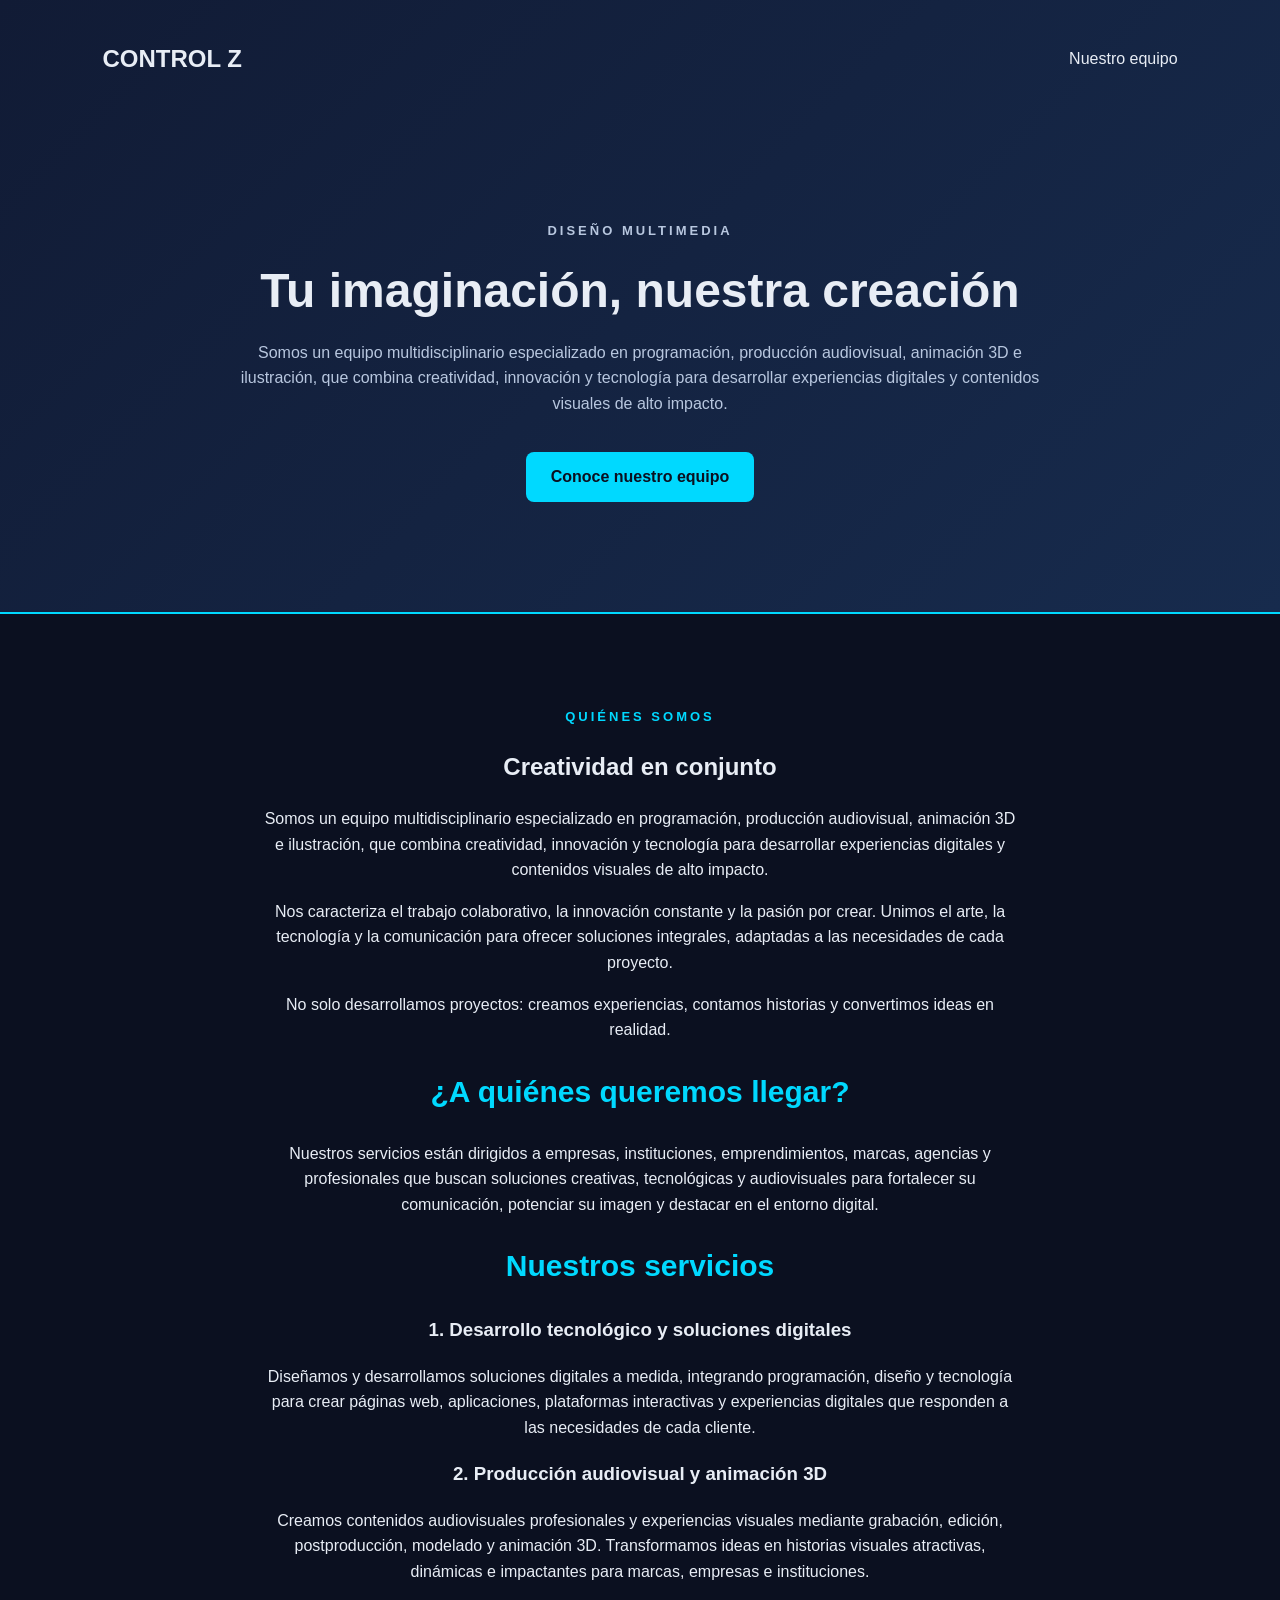
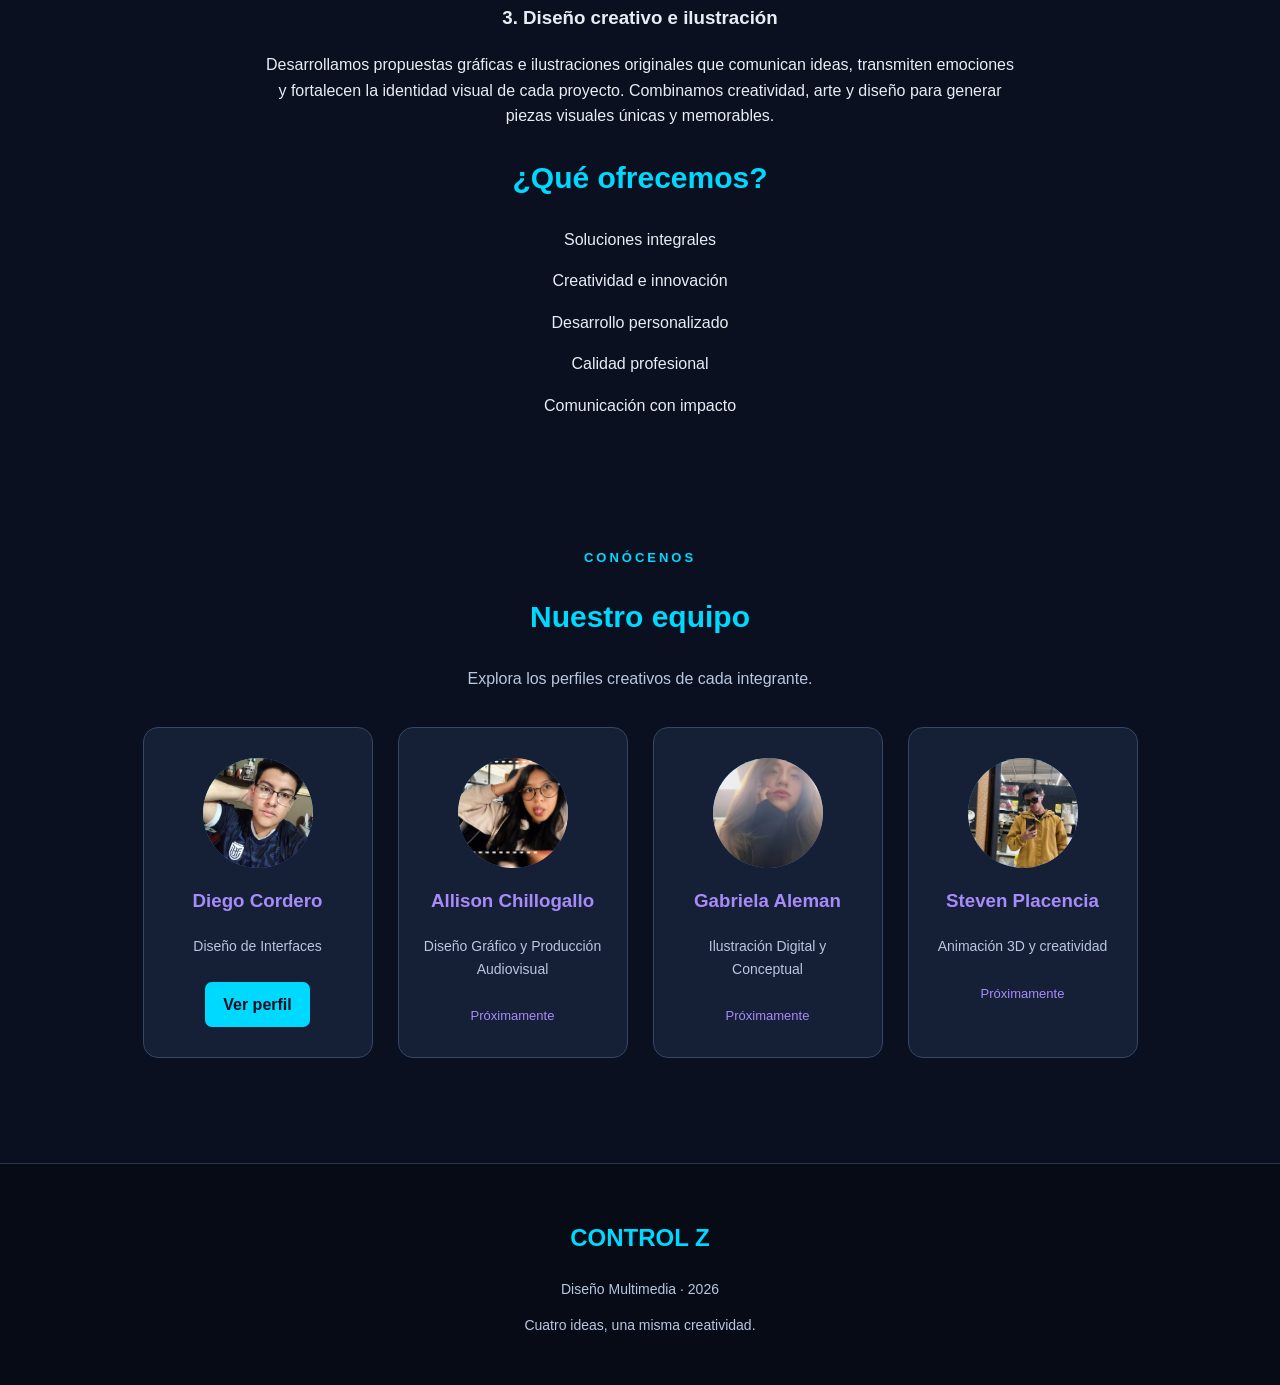
==== index.html @ 6bfa277c "actualizar titulo de propuesta" ====
<!DOCTYPE html>
<html lang="es">

<head>
    <meta charset="UTF-8">
    <meta name="viewport" content="width=device-width, initial-scale=1.0">

    <title>Control Z | Diseño Multimedia</title>

    <link rel="stylesheet" href="estilos.css">
</head>

<body>

    <header>
        <nav>
            <h1>CONTROL Z</h1>
            <a href="#equipo">Nuestro equipo</a>
        </nav>

        <div class="portada">
            <p class="subtitulo">DISEÑO MULTIMEDIA</p>

            <h1>Tu imaginación, nuestra creación</h1>

            <p>
                Somos un equipo multidisciplinario especializado en programación, 
                producción audiovisual, animación 3D e ilustración, que combina creatividad, 
                innovación y tecnología para desarrollar experiencias digitales y contenidos 
                visuales de alto impacto.
            </p>

            <a href="#equipo" class="boton">
                Conoce nuestro equipo
            </a>
        </div>
    </header>


    <main>

        <section class="presentacion">

            <p class="etiqueta">QUIÉNES SOMOS</p>

            <h1>Creatividad en conjunto</h1>

            <p>
                Somos un equipo multidisciplinario especializado en programación, 
                producción audiovisual, animación 3D e ilustración, que combina creatividad, 
                innovación y tecnología para desarrollar experiencias digitales y contenidos 
                visuales de alto impacto.
            </p>

            <p>Nos caracteriza el trabajo colaborativo, la innovación constante y la pasión 
                por crear. Unimos el arte, la tecnología y la comunicación para ofrecer 
                soluciones integrales, adaptadas a las necesidades de cada proyecto.
            </p>

            <p>
                No solo desarrollamos proyectos: creamos experiencias, contamos 
                historias y convertimos ideas en realidad.
            </p>

            <h2>¿A quiénes queremos llegar?</h2>
            
            <p>
                Nuestros servicios están dirigidos a empresas, instituciones, 
                emprendimientos, marcas, agencias y profesionales que buscan soluciones creativas, 
                tecnológicas y audiovisuales para fortalecer su comunicación, potenciar su imagen
                y destacar en el entorno digital.

            </p>

            <h2>Nuestros servicios</h2>
            <h3>1. Desarrollo tecnológico y soluciones digitales</h3>

            <p>
                Diseñamos y desarrollamos soluciones digitales a medida, integrando programación, 
                diseño y tecnología para crear páginas web, aplicaciones, plataformas interactivas 
                y experiencias digitales que responden a las necesidades de cada cliente.
            </p>

            <h3>2. Producción audiovisual y animación 3D</h3>

            <p>
                Creamos contenidos audiovisuales profesionales y experiencias visuales mediante grabación,
                edición, postproducción, modelado y animación 3D. Transformamos ideas en historias visuales
                atractivas, dinámicas e impactantes para marcas, empresas e instituciones.
            </p>

            <h3>3. Diseño creativo e ilustración</h3>

            <p>
                Desarrollamos propuestas gráficas e ilustraciones originales que comunican ideas, transmiten 
                emociones y fortalecen la identidad visual de cada proyecto. Combinamos creatividad, arte y 
                diseño para generar piezas visuales únicas y memorables.

            </p>

             <h2>¿Qué ofrecemos?</h2>

            <p>
                Soluciones integrales
            </p>
            <p>
                Creatividad e innovación
            </p>
            <p>
                Desarrollo personalizado
            </p>
            <p>
                Calidad profesional
            </p>
            <p>
                Comunicación con impacto
            </p>

            <p>

            </p>
    
        </section>


        <section class="equipo" id="equipo">

            <p class="etiqueta">CONÓCENOS</p>

            <h2>Nuestro equipo</h2>

            <p class="descripcion">
                Explora los perfiles creativos de cada integrante.
            </p>

            <div class="tarjetas">

                <article class="tarjeta">

                    <div class="foto">
                    <img src="imagenes/diego.jpg" alt="Foto de Diego">
                    </div>

                    <h3>Diego Cordero</h3>

                    <p>
                        Diseño de Interfaces
                    </p>

                    <a href="integrantes/diego/index.html">
                        Ver perfil
                    </a>

                </article>


                <article class="tarjeta">

                    <div class="foto">
                    <img src="imagenes/alli.jpeg" alt="Foto de Allison">
                    </div>

                    <h3>Allison Chillogallo</h3>

                    <p>
                        Diseño Gráfico y Producción Audiovisual
                    </p>

                    <span class="proximamente">
                        Próximamente
                    </span>

                </article>


                <article class="tarjeta">

                    <div class="foto">
                    <img src="imagenes/gaby.jpeg" alt="Foto de Gabriela">
                    </div>

                    <h3>Gabriela Aleman</h3>

                    <p>
                        Ilustración Digital y Conceptual
                    </p>

                    <span class="proximamente">
                        Próximamente
                    </span>

                </article>


                <article class="tarjeta">

                    <div class="foto">
                    <img src="imagenes/steven.jpeg" alt="Foto de Steven">
                    </div>

                    <h3>Steven Placencia</h3>

                    <p>
                        Animación 3D y creatividad
                    </p>

                    <span class="proximamente">
                        Próximamente
                    </span>

                </article>

            </div>

        </section>

    </main>


    <footer>

        <h2>CONTROL Z</h2>

        <p>Diseño Multimedia · 2026</p>

        <p>Cuatro ideas, una misma creatividad.</p>

    </footer>

</body>
</html>
---- estilos.css ----
/* CONFIGURACIÓN GENERAL */

* {
    box-sizing: border-box;
}

html {
    scroll-behavior: smooth;
}

body {
    margin: 0;
    background-color: #0b1020;
    color: #e8edf5;
    font-family: Arial, sans-serif;
    line-height: 1.6;
}


/* ENCABEZADO */

header {
    background: linear-gradient(135deg, #111b35, #172b4d);
    border-bottom: 2px solid #00d9ff;
}


/* NAVEGACIÓN */

nav {
    display: flex;
    justify-content: space-between;
    align-items: center;
    padding: 20px 8%;
}

nav h2 {
    color: #00d9ff;
    letter-spacing: 2px;
}

nav a {
    color: #e8edf5;
    text-decoration: none;
}


/* PORTADA */

.portada {
    text-align: center;
    padding: 90px 20px 110px;
    max-width: 850px;
    margin: auto;
}

.subtitulo,
.etiqueta {
    color: #00d9ff;
    letter-spacing: 3px;
    font-size: 13px;
    font-weight: bold;
}

.portada h1 {
    font-size: 48px;
    line-height: 1.2;
    margin: 20px 0;
}

.portada p {
    color: #b8c7df;
}

.boton {
    display: inline-block;
    background-color: #00d9ff;
    color: #0b1020;
    padding: 12px 25px;
    margin-top: 20px;
    border-radius: 8px;
    text-decoration: none;
    font-weight: bold;
}

.boton:hover {
    background-color: #a78bfa;
}


/* SECCIONES */

main {
    max-width: 1150px;
    margin: auto;
    padding: 30px 20px;
}

section {
    padding: 50px 20px;
    margin-bottom: 25px;
    text-align: center;
}

section h2 {
    color: #00d9ff;
    font-size: 30px;
}

.presentacion {
    max-width: 800px;
    margin: auto;
}

.presentacion p:last-child {
    color: #b8c7df;
}


/* TARJETAS */

.descripcion {
    color: #b8c7df;
    margin-bottom: 35px;
}

.tarjetas {
    display: flex;
    justify-content: center;
    flex-wrap: wrap;
    gap: 25px;
}

.tarjeta {
    background-color: #151f35;
    border: 1px solid #344765;
    border-radius: 15px;
    padding: 30px 20px;
    width: 230px;
    transition: 0.3s;
}

.tarjeta:hover {
    transform: translateY(-7px);
    border-color: #00d9ff;
}

.foto {
    width: 110px;
    height: 110px;
    margin: auto;
    border-radius: 50%;
    background: linear-gradient(135deg, #00b8d9, #7654d6);
    display: flex;
    justify-content: center;
    align-items: center;
    color: white;
    font-size: 30px;
    font-weight: bold;
}

.tarjeta h3 {
    color: #a78bfa;
}

.tarjeta p {
    color: #b8c7df;
    font-size: 14px;
}

.tarjeta a {
    display: inline-block;
    background-color: #00d9ff;
    color: #0b1020;
    padding: 10px 18px;
    border-radius: 7px;
    text-decoration: none;
    font-weight: bold;
    margin-top: 10px;
}

.tarjeta a:hover {
    background-color: #a78bfa;
}


.proximamente {
    display: inline-block;
    color: #a78bfa;
    font-size: 13px;
    margin-top: 12px;
}


/* PIE DE PÁGINA */

footer {
    background-color: #070b16;
    border-top: 1px solid #263653;
    text-align: center;
    padding: 35px 20px;
}

footer h2 {
    color: #00d9ff;
}

footer p {
    color: #b8c7df;
    font-size: 14px;
}

.foto img {
    width: 100%;
    height: 100%;
    object-fit: cover;
    border-radius: 50%;
}

/* DISEÑO RESPONSIVE */

@media (max-width: 600px) {

    nav {
        flex-direction: column;
    }

    .portada h1 {
        font-size: 32px;
    }

    .tarjetas {
        flex-direction: column;
        align-items: center;
    }

}
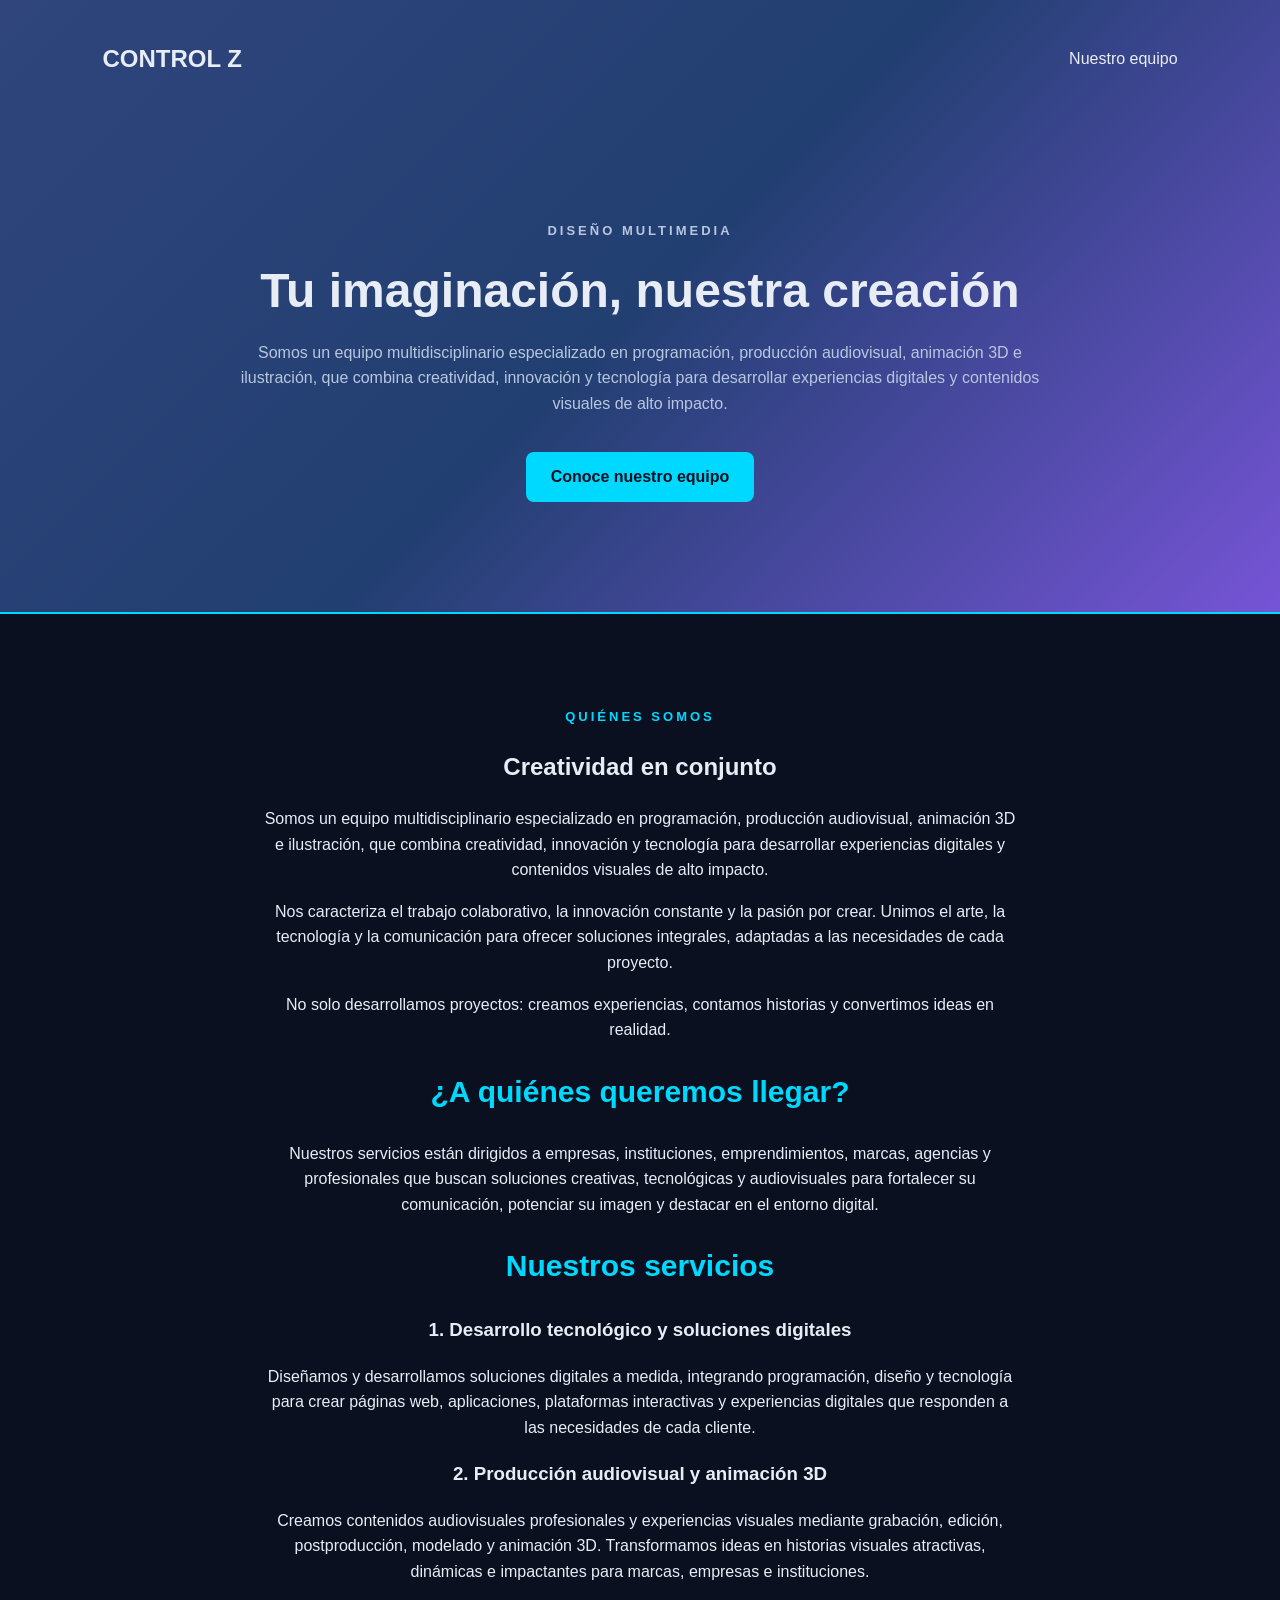
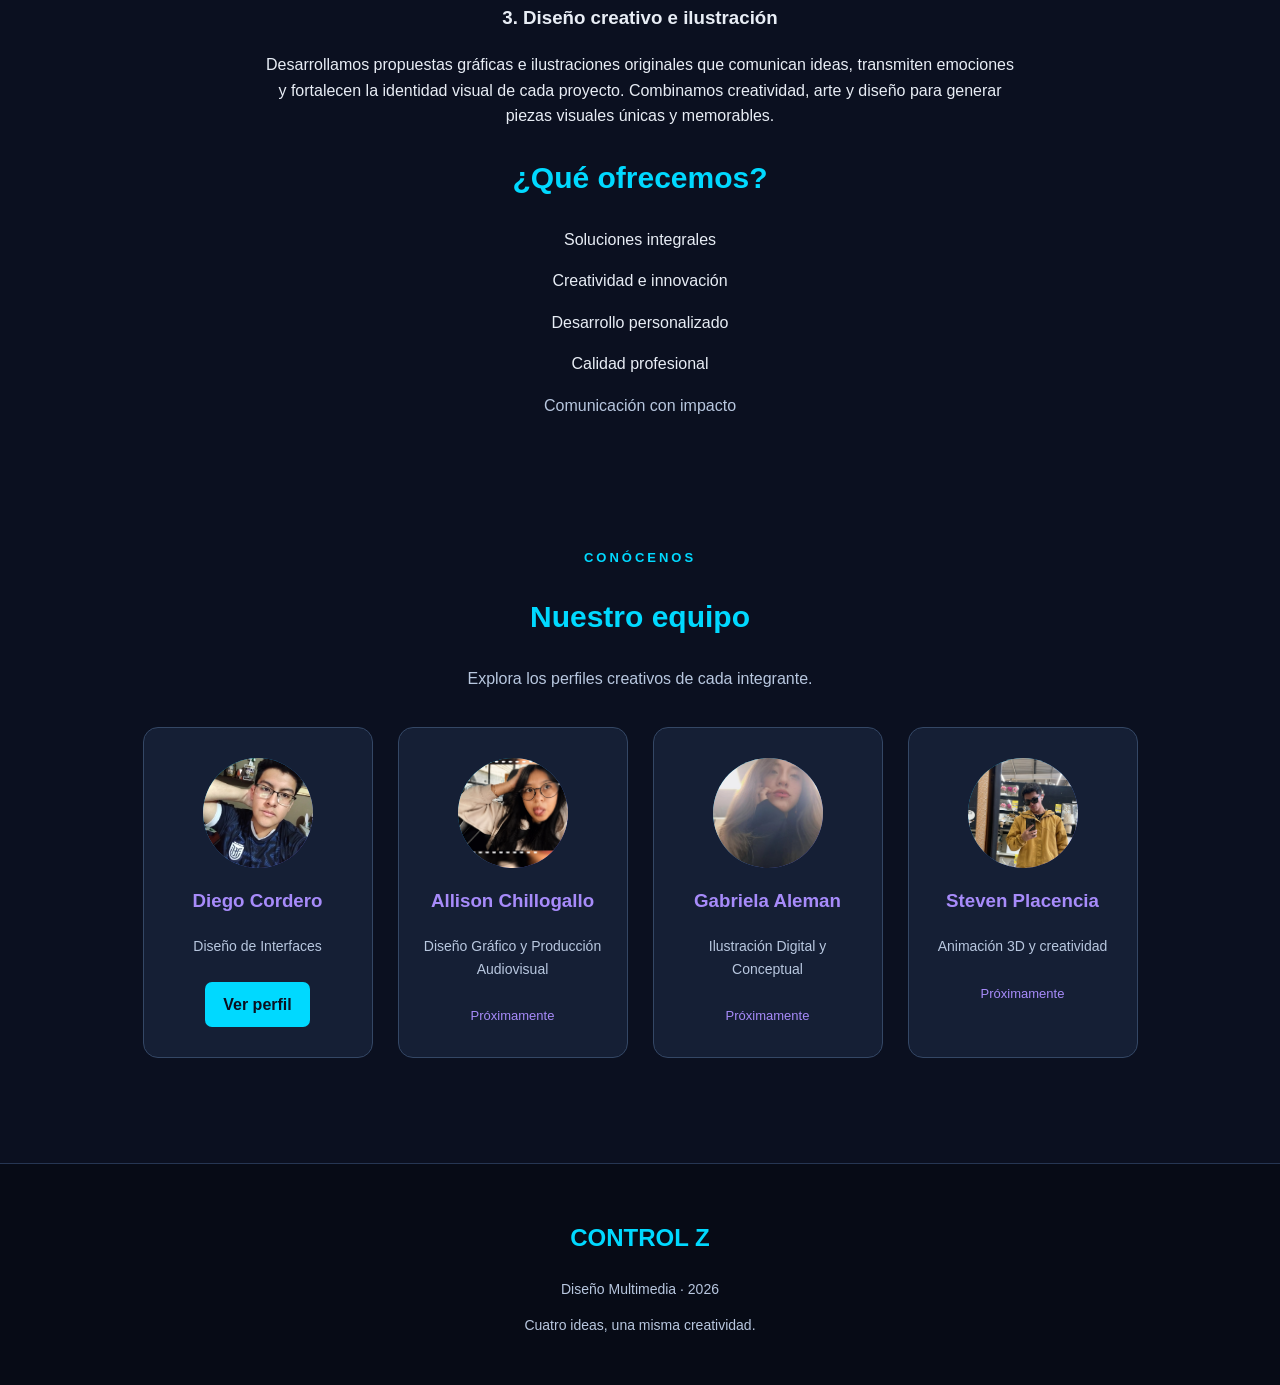
==== commit eaf9c8f2: "borrar parrafo vacio" ====
--- a/index.html
+++ b/index.html
@@ -116,10 +116,6 @@
             <p>
                 Comunicación con impacto
             </p>
-
-            <p>
-
-            </p>
     
         </section>
 
--- a/estilos.css
+++ b/estilos.css
@@ -18,15 +18,12 @@
 }
 
 
-/* ENCABEZADO */
 
 header {
-    background: linear-gradient(135deg, #111b35, #172b4d);
+    background: linear-gradient(135deg, #2f457c, #223f71,#7654d6);
     border-bottom: 2px solid #00d9ff;
 }
 
-
-/* NAVEGACIÓN */
 
 nav {
     display: flex;
@@ -46,7 +43,6 @@
 }
 
 
-/* PORTADA */
 
 .portada {
     text-align: center;
@@ -89,8 +85,6 @@
 }
 
 
-/* SECCIONES */
-
 main {
     max-width: 1150px;
     margin: auto;
@@ -117,8 +111,6 @@
     color: #b8c7df;
 }
 
-
-/* TARJETAS */
 
 .descripcion {
     color: #b8c7df;
@@ -193,8 +185,6 @@
 }
 
 
-/* PIE DE PÁGINA */
-
 footer {
     background-color: #070b16;
     border-top: 1px solid #263653;
@@ -218,7 +208,6 @@
     border-radius: 50%;
 }
 
-/* DISEÑO RESPONSIVE */
 
 @media (max-width: 600px) {
 
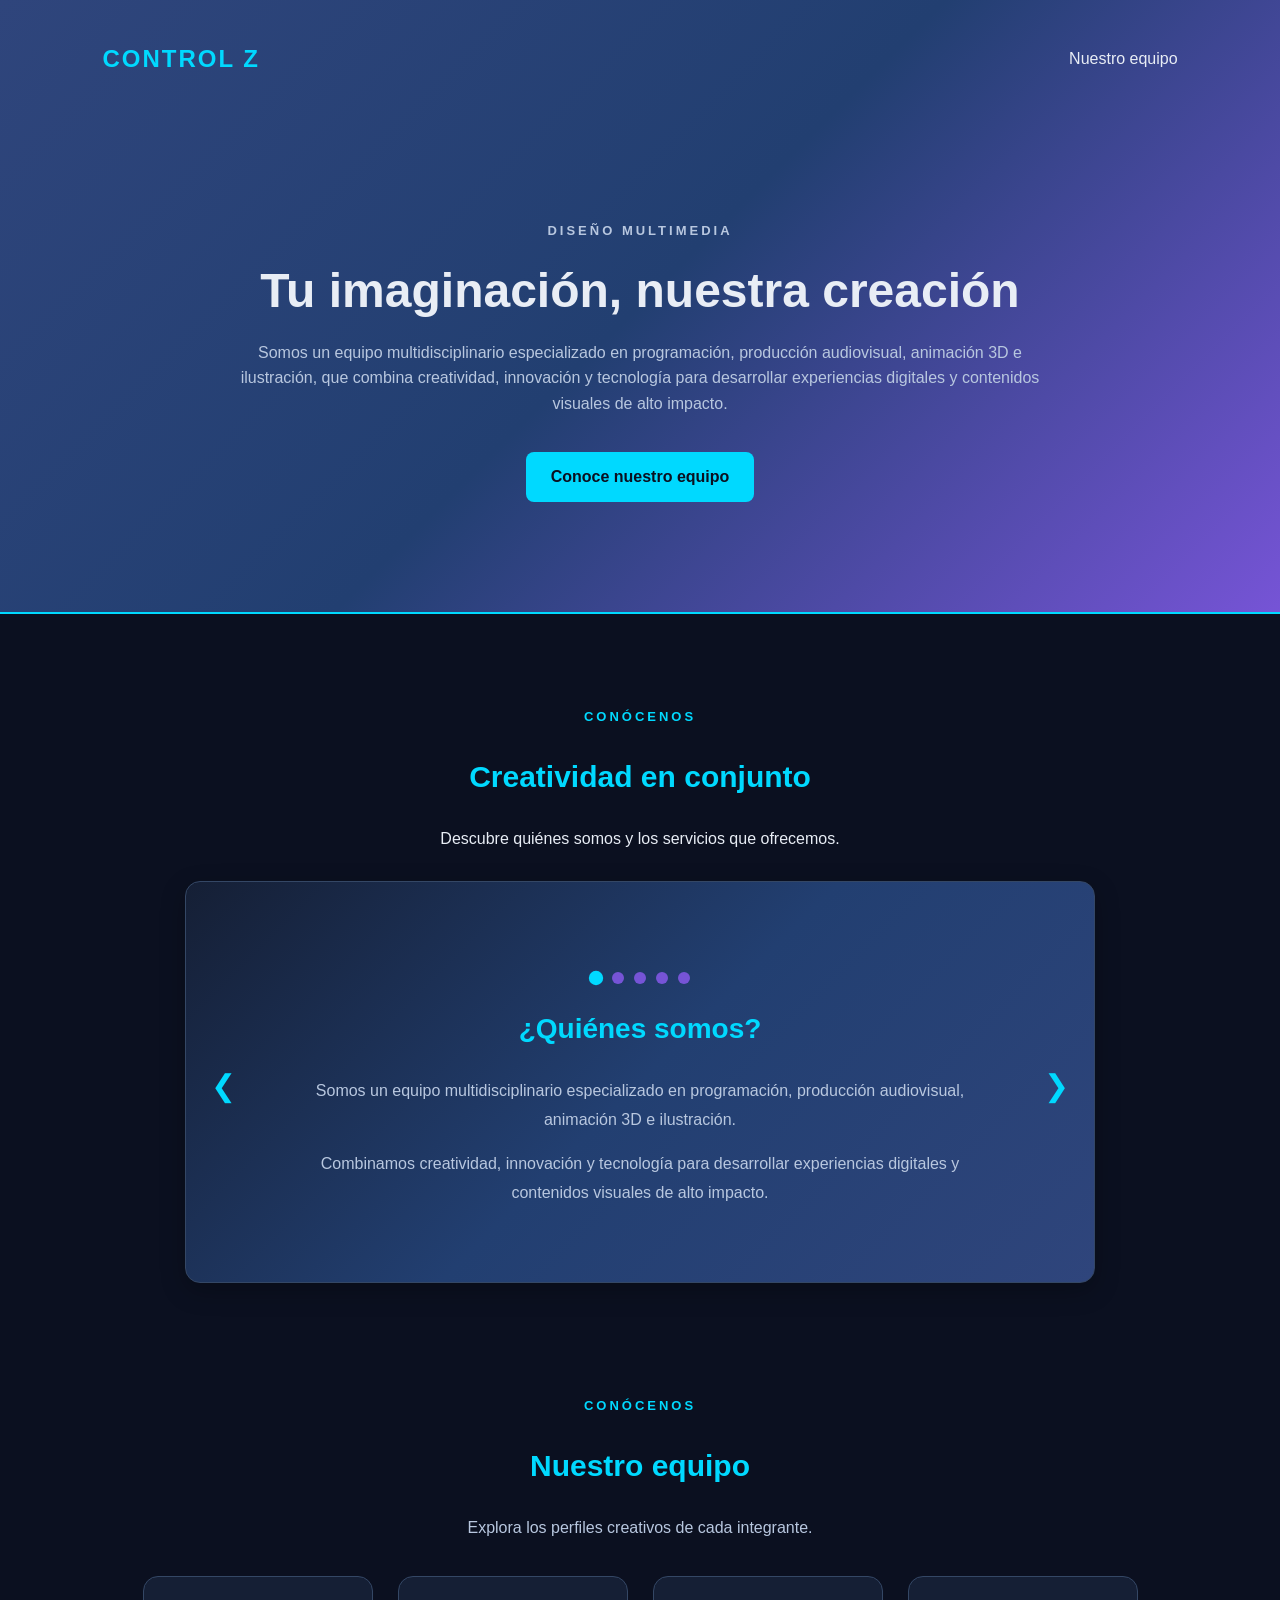
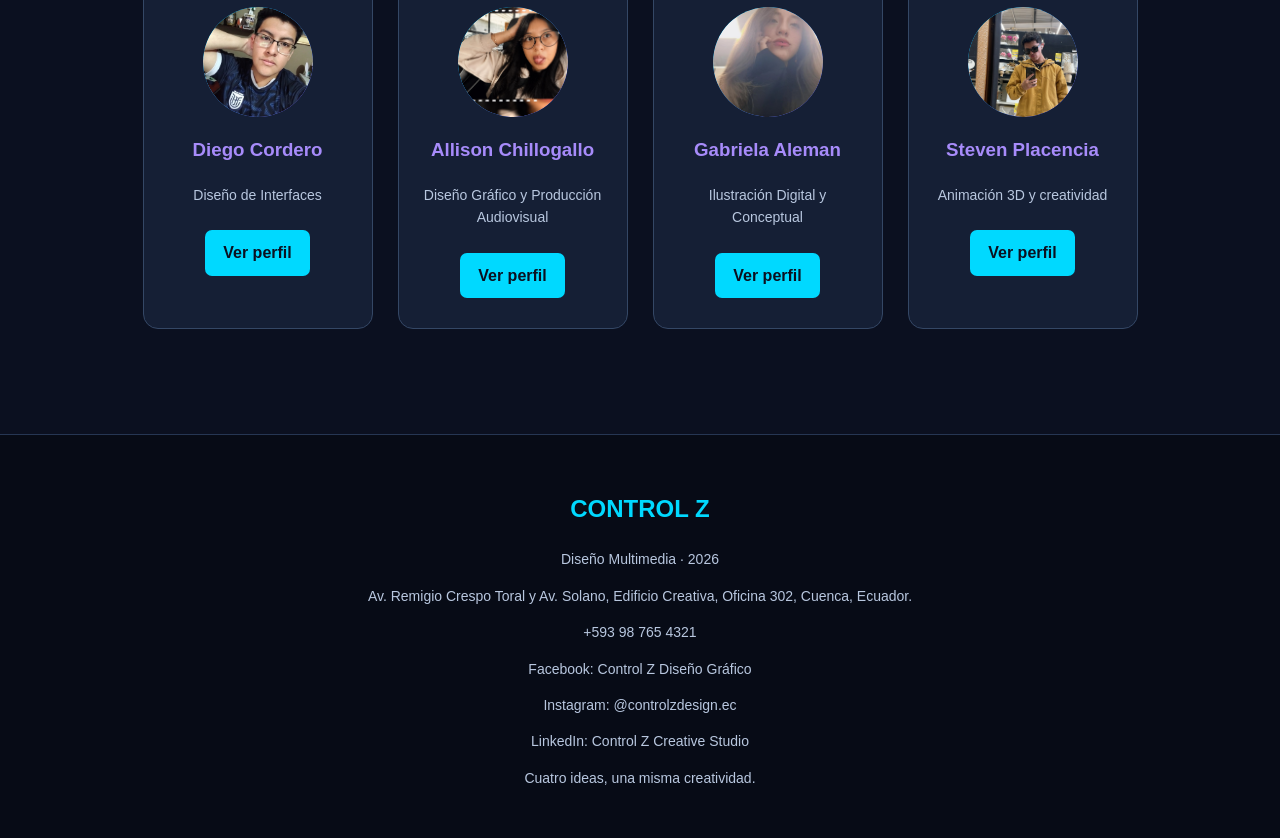
==== commit 2b29a1cf: "integracion paginas" ====
--- a/index.html
+++ b/index.html
@@ -25,9 +25,9 @@
             <h1>Tu imaginación, nuestra creación</h1>
 
             <p>
-                Somos un equipo multidisciplinario especializado en programación, 
-                producción audiovisual, animación 3D e ilustración, que combina creatividad, 
-                innovación y tecnología para desarrollar experiencias digitales y contenidos 
+                Somos un equipo multidisciplinario especializado en programación,
+                producción audiovisual, animación 3D e ilustración, que combina creatividad,
+                innovación y tecnología para desarrollar experiencias digitales y contenidos
                 visuales de alto impacto.
             </p>
 
@@ -40,85 +40,125 @@
 
     <main>
 
+        <!-- CARRUSEL DE INFORMACIÓN -->
+
         <section class="presentacion">
 
-            <p class="etiqueta">QUIÉNES SOMOS</p>
-
-            <h1>Creatividad en conjunto</h1>
-
-            <p>
-                Somos un equipo multidisciplinario especializado en programación, 
-                producción audiovisual, animación 3D e ilustración, que combina creatividad, 
-                innovación y tecnología para desarrollar experiencias digitales y contenidos 
-                visuales de alto impacto.
-            </p>
-
-            <p>Nos caracteriza el trabajo colaborativo, la innovación constante y la pasión 
-                por crear. Unimos el arte, la tecnología y la comunicación para ofrecer 
-                soluciones integrales, adaptadas a las necesidades de cada proyecto.
-            </p>
-
-            <p>
-                No solo desarrollamos proyectos: creamos experiencias, contamos 
-                historias y convertimos ideas en realidad.
-            </p>
-
-            <h2>¿A quiénes queremos llegar?</h2>
-            
-            <p>
-                Nuestros servicios están dirigidos a empresas, instituciones, 
-                emprendimientos, marcas, agencias y profesionales que buscan soluciones creativas, 
-                tecnológicas y audiovisuales para fortalecer su comunicación, potenciar su imagen
-                y destacar en el entorno digital.
-
-            </p>
-
-            <h2>Nuestros servicios</h2>
-            <h3>1. Desarrollo tecnológico y soluciones digitales</h3>
-
-            <p>
-                Diseñamos y desarrollamos soluciones digitales a medida, integrando programación, 
-                diseño y tecnología para crear páginas web, aplicaciones, plataformas interactivas 
-                y experiencias digitales que responden a las necesidades de cada cliente.
-            </p>
-
-            <h3>2. Producción audiovisual y animación 3D</h3>
-
-            <p>
-                Creamos contenidos audiovisuales profesionales y experiencias visuales mediante grabación,
-                edición, postproducción, modelado y animación 3D. Transformamos ideas en historias visuales
-                atractivas, dinámicas e impactantes para marcas, empresas e instituciones.
-            </p>
-
-            <h3>3. Diseño creativo e ilustración</h3>
-
-            <p>
-                Desarrollamos propuestas gráficas e ilustraciones originales que comunican ideas, transmiten 
-                emociones y fortalecen la identidad visual de cada proyecto. Combinamos creatividad, arte y 
-                diseño para generar piezas visuales únicas y memorables.
-
-            </p>
-
-             <h2>¿Qué ofrecemos?</h2>
-
-            <p>
-                Soluciones integrales
-            </p>
-            <p>
-                Creatividad e innovación
-            </p>
-            <p>
-                Desarrollo personalizado
-            </p>
-            <p>
-                Calidad profesional
-            </p>
-            <p>
-                Comunicación con impacto
-            </p>
-    
+            <div class="container">
+
+                <p class="etiqueta">CONÓCENOS</p>
+
+                <h2>Creatividad en conjunto</h2>
+
+                <p>Descubre quiénes somos y los servicios que ofrecemos.</p>
+
+                <div id="myCarousel" class="carousel">
+
+                    <!-- Indicadores -->
+
+                    <ol class="carousel-indicators">
+                        <li class="active"></li>
+                        <li></li>
+                        <li></li>
+                        <li></li>
+                        <li></li>
+                    </ol>
+
+                    <!-- Diapositivas -->
+
+                    <div class="carousel-inner">
+
+                        <div class="item active">
+                            <h2>¿Quiénes somos?</h2>
+
+                            <p>
+                                Somos un equipo multidisciplinario especializado en programación,
+                                producción audiovisual, animación 3D e ilustración.
+                            </p>
+
+                            <p>
+                                Combinamos creatividad, innovación y tecnología para desarrollar
+                                experiencias digitales y contenidos visuales de alto impacto.
+                            </p>
+                        </div>
+
+
+                        <div class="item">
+                            <h2>¿A quiénes queremos llegar?</h2>
+
+                            <p>
+                                Nuestros servicios están dirigidos a empresas, instituciones,
+                                emprendimientos, marcas, agencias y profesionales que buscan
+                                soluciones creativas, tecnológicas y audiovisuales.
+                            </p>
+
+                            <p>
+                                Buscamos fortalecer la comunicación y potenciar la imagen
+                                de cada proyecto.
+                            </p>
+                        </div>
+
+
+                        <div class="item">
+                            <h2>Desarrollo tecnológico y soluciones digitales</h2>
+
+                            <p>
+                                Diseñamos y desarrollamos páginas web, aplicaciones,
+                                plataformas interactivas y experiencias digitales a medida.
+                            </p>
+
+                            <p>
+                                Integramos programación, diseño y tecnología para responder
+                                a las necesidades de cada cliente.
+                            </p>
+                        </div>
+
+
+                        <div class="item">
+                            <h2>Producción audiovisual y animación 3D</h2>
+
+                            <p>
+                                Creamos contenidos audiovisuales mediante grabación,
+                                edición, postproducción, modelado y animación 3D.
+                            </p>
+
+                            <p>
+                                Transformamos ideas en historias visuales atractivas,
+                                dinámicas e impactantes.
+                            </p>
+                        </div>
+
+
+                        <div class="item">
+                            <h2>Diseño creativo e ilustración</h2>
+
+                            <p>
+                                Desarrollamos propuestas gráficas e ilustraciones originales
+                                que comunican ideas y transmiten emociones.
+                            </p>
+
+                            <p>
+                                Combinamos creatividad, arte y diseño para generar
+                                piezas visuales únicas.
+                            </p>
+                        </div>
+
+                    </div>
+
+                    <!-- Flechas -->
+
+                    <a class="prev" onclick="cambiarSlide(-1)">&#10094;</a>
+
+                    <a class="next" onclick="cambiarSlide(1)">&#10095;</a>
+
+                </div>
+
+            </div>
+
         </section>
 
+
+        <!-- SECCIÓN DEL EQUIPO -->
 
         <section class="equipo" id="equipo">
 
@@ -135,14 +175,12 @@
                 <article class="tarjeta">
 
                     <div class="foto">
-                    <img src="imagenes/diego.jpg" alt="Foto de Diego">
+                        <img src="imagenes/diego.jpg" alt="Foto de Diego">
                     </div>
 
                     <h3>Diego Cordero</h3>
 
-                    <p>
-                        Diseño de Interfaces
-                    </p>
+                    <p>Diseño de Interfaces</p>
 
                     <a href="integrantes/diego/index.html">
                         Ver perfil
@@ -154,56 +192,50 @@
                 <article class="tarjeta">
 
                     <div class="foto">
-                    <img src="imagenes/alli.jpeg" alt="Foto de Allison">
+                        <img src="imagenes/alli.jpeg" alt="Foto de Allison">
                     </div>
 
                     <h3>Allison Chillogallo</h3>
 
-                    <p>
-                        Diseño Gráfico y Producción Audiovisual
-                    </p>
-
-                    <span class="proximamente">
-                        Próximamente
-                    </span>
-
-                </article>
-
-
-                <article class="tarjeta">
-
-                    <div class="foto">
-                    <img src="imagenes/gaby.jpeg" alt="Foto de Gabriela">
+                    <p>Diseño Gráfico y Producción Audiovisual</p>
+
+                    <a href="integrantes/allison/index.html">
+                        Ver perfil
+                    </a>
+
+                </article>
+
+
+                <article class="tarjeta">
+
+                    <div class="foto">
+                        <img src="imagenes/gaby.jpeg" alt="Foto de Gabriela">
                     </div>
 
                     <h3>Gabriela Aleman</h3>
 
-                    <p>
-                        Ilustración Digital y Conceptual
-                    </p>
-
-                    <span class="proximamente">
-                        Próximamente
-                    </span>
-
-                </article>
-
-
-                <article class="tarjeta">
-
-                    <div class="foto">
-                    <img src="imagenes/steven.jpeg" alt="Foto de Steven">
+                    <p>Ilustración Digital y Conceptual</p>
+
+                    <a href="integrantes/gaby/index.html">
+                        Ver perfil
+                    </a>
+
+                </article>
+
+
+                <article class="tarjeta">
+
+                    <div class="foto">
+                        <img src="imagenes/steven.jpeg" alt="Foto de Steven">
                     </div>
 
                     <h3>Steven Placencia</h3>
 
-                    <p>
-                        Animación 3D y creatividad
-                    </p>
-
-                    <span class="proximamente">
-                        Próximamente
-                    </span>
+                    <p>Animación 3D y creatividad</p>
+
+                    <a href="integrantes/steven/index.html">
+                        Ver perfil
+                    </a>
 
                 </article>
 
@@ -218,11 +250,20 @@
 
         <h2>CONTROL Z</h2>
 
-        <p>Diseño Multimedia · 2026</p>
-
+        <p>Diseño Multimedia · 2026 </p>
+        <p>Av. Remigio Crespo Toral y Av. Solano, Edificio Creativa, Oficina 302, Cuenca, Ecuador.</p>
+        <p>+593 98 765 4321</p>
+        <p>Facebook: Control Z Diseño Gráfico</p>
+        <p>Instagram: @controlzdesign.ec</p>
+        <p>LinkedIn: Control Z Creative Studio</p>
         <p>Cuatro ideas, una misma creatividad.</p>
 
     </footer>
+
+
+    <!-- Conexión con JavaScript -->
+
+    <script src="carrusel.js"></script>
 
 </body>
 </html>
--- a/estilos.css
+++ b/estilos.css
@@ -18,12 +18,12 @@
 }
 
 
+/* ENCABEZADO */
 
 header {
-    background: linear-gradient(135deg, #2f457c, #223f71,#7654d6);
+    background: linear-gradient(135deg, #2f457c, #223f71, #7654d6);
     border-bottom: 2px solid #00d9ff;
 }
-
 
 nav {
     display: flex;
@@ -32,7 +32,7 @@
     padding: 20px 8%;
 }
 
-nav h2 {
+nav h1 {
     color: #00d9ff;
     letter-spacing: 2px;
 }
@@ -42,7 +42,12 @@
     text-decoration: none;
 }
 
-
+nav a:hover {
+    color: #00d9ff;
+}
+
+
+/* PORTADA */
 
 .portada {
     text-align: center;
@@ -85,6 +90,8 @@
 }
 
 
+/* CONTENIDO PRINCIPAL */
+
 main {
     max-width: 1150px;
     margin: auto;
@@ -102,15 +109,118 @@
     font-size: 30px;
 }
 
+
+/* CARRUSEL */
+
 .presentacion {
-    max-width: 800px;
-    margin: auto;
-}
-
-.presentacion p:last-child {
-    color: #b8c7df;
-}
-
+    max-width: 950px;
+    margin: auto;
+}
+
+.container {
+    width: 100%;
+    margin: auto;
+    text-align: center;
+}
+
+.carousel {
+    position: relative;
+    background: linear-gradient(135deg, #151f35, #223f71, #2f457c);
+    border: 1px solid #344765;
+    border-radius: 15px;
+    padding: 60px 80px;
+    margin-top: 30px;
+    min-height: 300px;
+    box-shadow: 0 8px 25px rgba(0, 0, 0, 0.25);
+}
+
+.carousel-inner {
+    position: relative;
+    min-height: 180px;
+}
+
+.item {
+    display: none;
+    color: #e8edf5;
+}
+
+.item.active {
+    display: block;
+}
+
+.item h2 {
+    color: #00d9ff;
+    margin-bottom: 25px;
+    font-size: 28px;
+}
+
+.item p {
+    color: #b8c7df;
+    line-height: 1.8;
+    max-width: 650px;
+    margin: 15px auto;
+}
+
+
+/* INDICADORES DEL CARRUSEL */
+
+.carousel-indicators {
+    display: flex;
+    justify-content: center;
+    gap: 10px;
+    list-style: none;
+    padding: 0;
+    margin-top: 30px;
+}
+
+.carousel-indicators li {
+    width: 12px;
+    height: 12px;
+    background-color: #7654d6;
+    border-radius: 50%;
+    cursor: pointer;
+    transition: 0.3s;
+}
+
+.carousel-indicators li.active {
+    background-color: #00d9ff;
+    transform: scale(1.2);
+}
+
+.carousel-indicators li:hover {
+    background-color: #a78bfa;
+}
+
+
+/* FLECHAS DEL CARRUSEL */
+
+.prev,
+.next {
+    position: absolute;
+    top: 45%;
+    color: #00d9ff;
+    font-size: 30px;
+    cursor: pointer;
+    text-decoration: none;
+    transition: 0.3s;
+}
+
+.prev {
+    left: 25px;
+}
+
+.next {
+    right: 25px;
+}
+
+.prev:hover,
+.next:hover {
+    color: #a78bfa;
+    transform: scale(1.2);
+}
+
+
+/* EQUIPO */
 
 .descripcion {
     color: #b8c7df;
@@ -150,6 +260,14 @@
     color: white;
     font-size: 30px;
     font-weight: bold;
+    overflow: hidden;
+}
+
+.foto img {
+    width: 100%;
+    height: 100%;
+    object-fit: cover;
+    border-radius: 50%;
 }
 
 .tarjeta h3 {
@@ -176,7 +294,6 @@
     background-color: #a78bfa;
 }
 
-
 .proximamente {
     display: inline-block;
     color: #a78bfa;
@@ -185,6 +302,8 @@
 }
 
 
+/* PIE DE PÁGINA */
+
 footer {
     background-color: #070b16;
     border-top: 1px solid #263653;
@@ -201,18 +320,14 @@
     font-size: 14px;
 }
 
-.foto img {
-    width: 100%;
-    height: 100%;
-    object-fit: cover;
-    border-radius: 50%;
-}
-
+
+/* ADAPTACIÓN PARA CELULARES */
 
 @media (max-width: 600px) {
 
     nav {
         flex-direction: column;
+        gap: 10px;
     }
 
     .portada h1 {
@@ -224,4 +339,26 @@
         align-items: center;
     }
 
-}
+    .carousel {
+        padding: 45px 40px;
+        min-height: 350px;
+    }
+
+    .carousel-inner {
+        min-height: 230px;
+    }
+
+    .item h2 {
+        font-size: 22px;
+    }
+
+    .prev {
+        left: 10px;
+    }
+
+    .next {
+        right: 10px;
+    }
+
+}
+
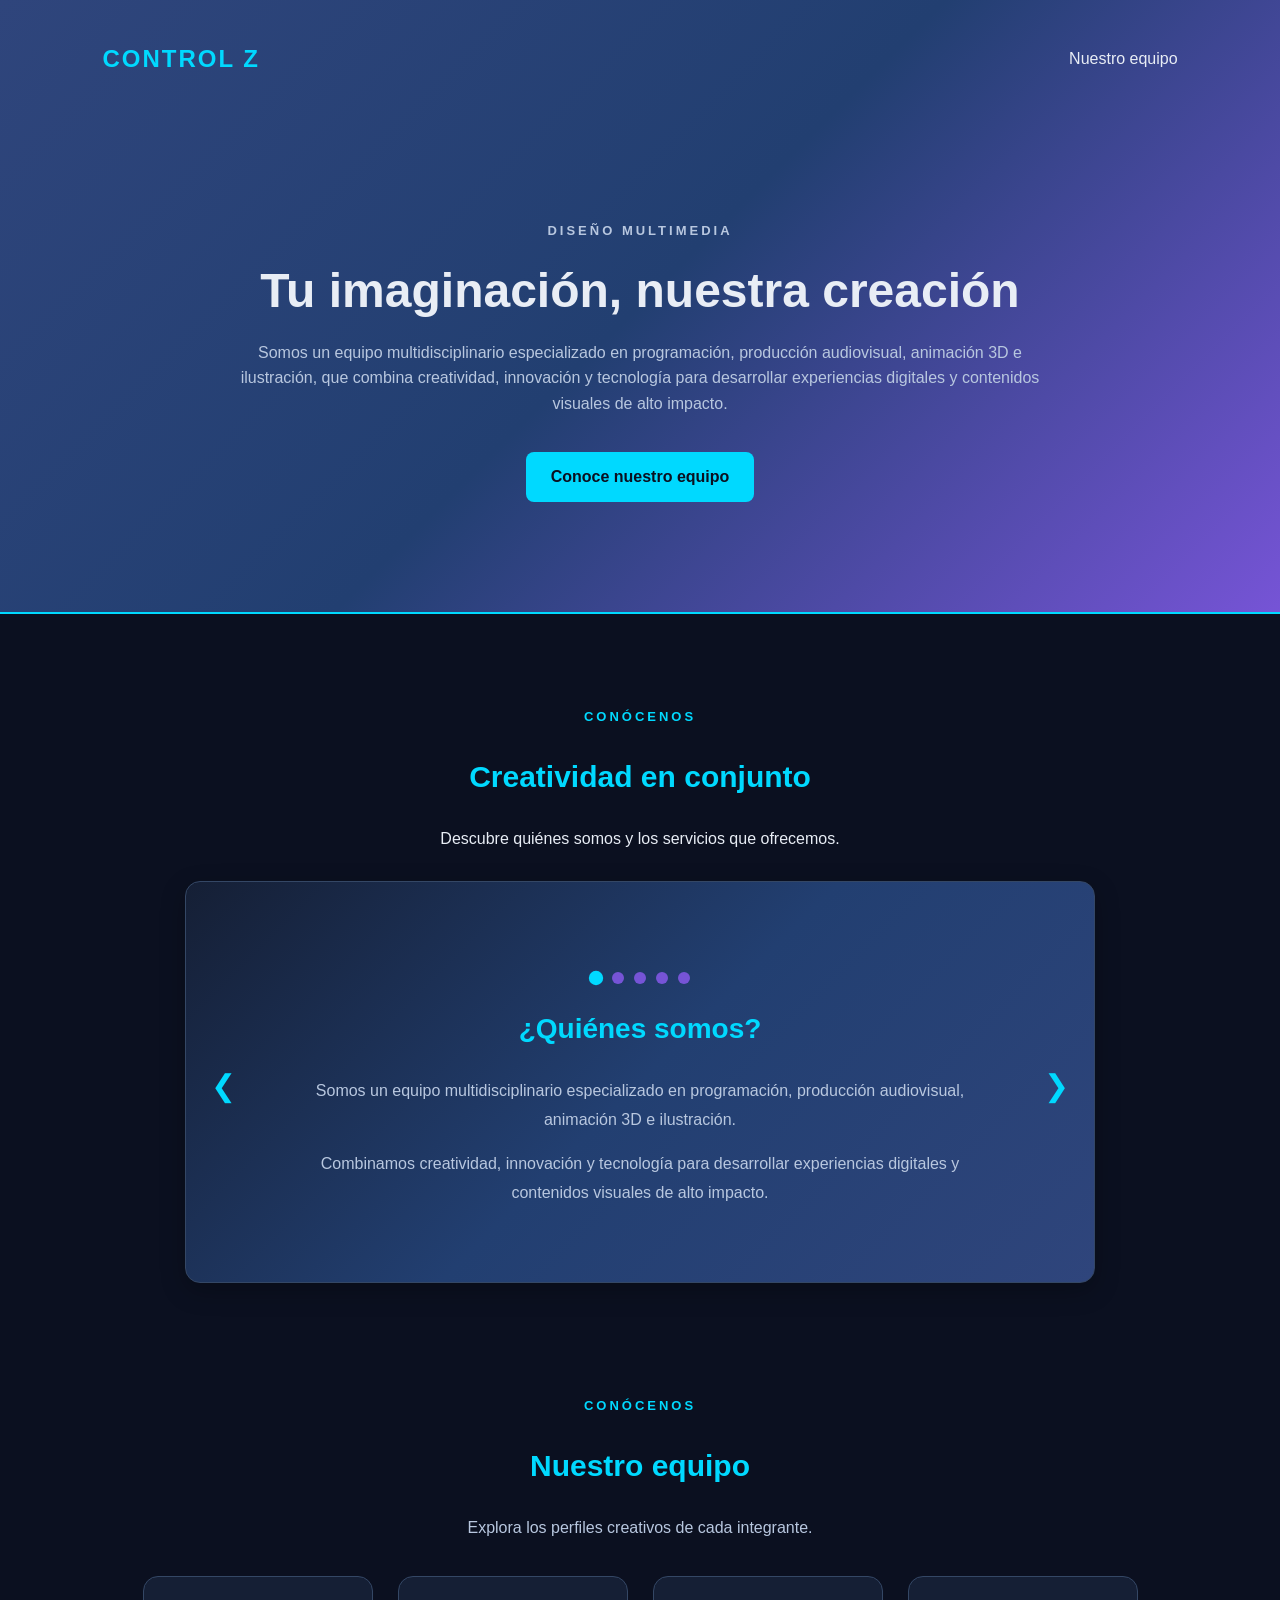
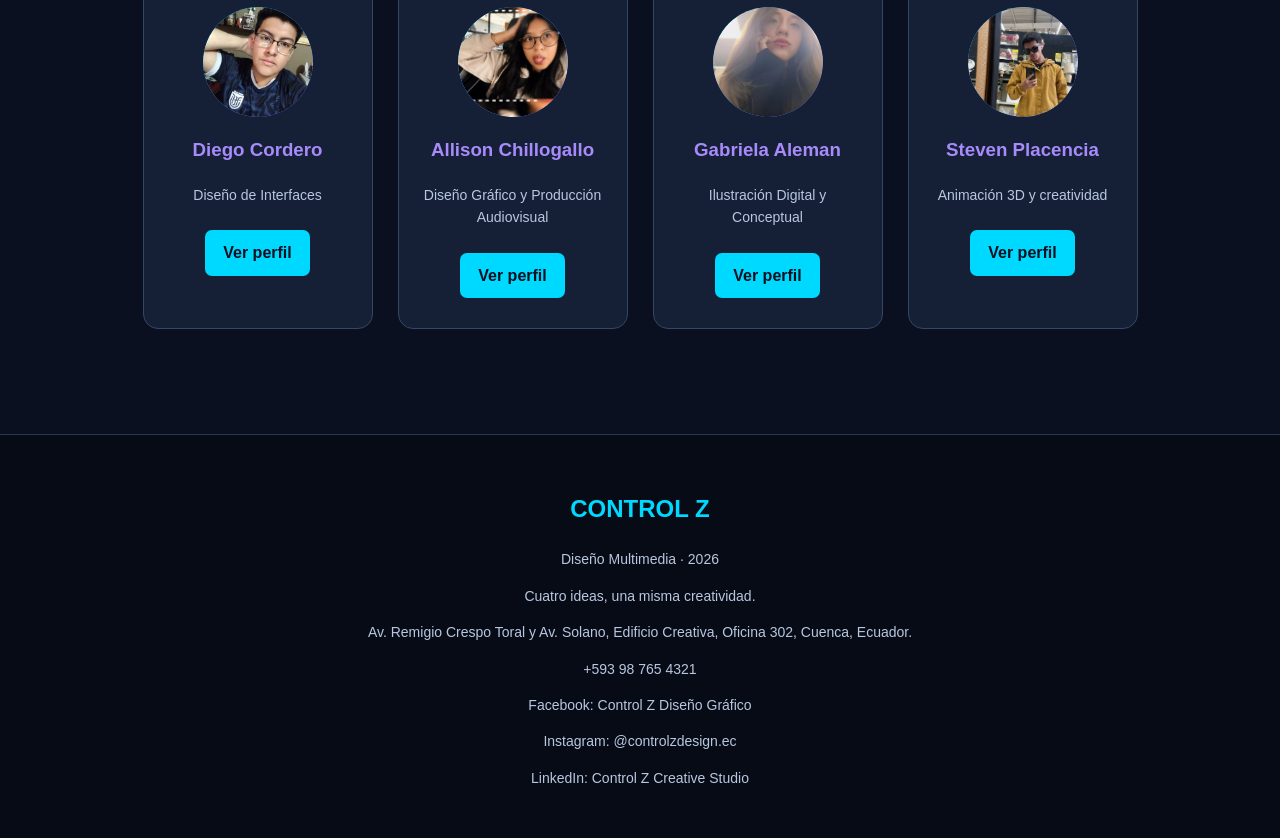
==== commit 5ef7b2ce: "elinacion steven para poner link de github" ====
--- a/index.html
+++ b/index.html
@@ -233,7 +233,7 @@
 
                     <p>Animación 3D y creatividad</p>
 
-                    <a href="integrantes/steven/index.html">
+                    <a href="https://stevennicolas200.github.io/stevenpagina/">
                         Ver perfil
                     </a>
 
@@ -251,12 +251,14 @@
         <h2>CONTROL Z</h2>
 
         <p>Diseño Multimedia · 2026 </p>
+        <p>Cuatro ideas, una misma creatividad.</p>
+
         <p>Av. Remigio Crespo Toral y Av. Solano, Edificio Creativa, Oficina 302, Cuenca, Ecuador.</p>
         <p>+593 98 765 4321</p>
         <p>Facebook: Control Z Diseño Gráfico</p>
         <p>Instagram: @controlzdesign.ec</p>
         <p>LinkedIn: Control Z Creative Studio</p>
-        <p>Cuatro ideas, una misma creatividad.</p>
+        
 
     </footer>
 
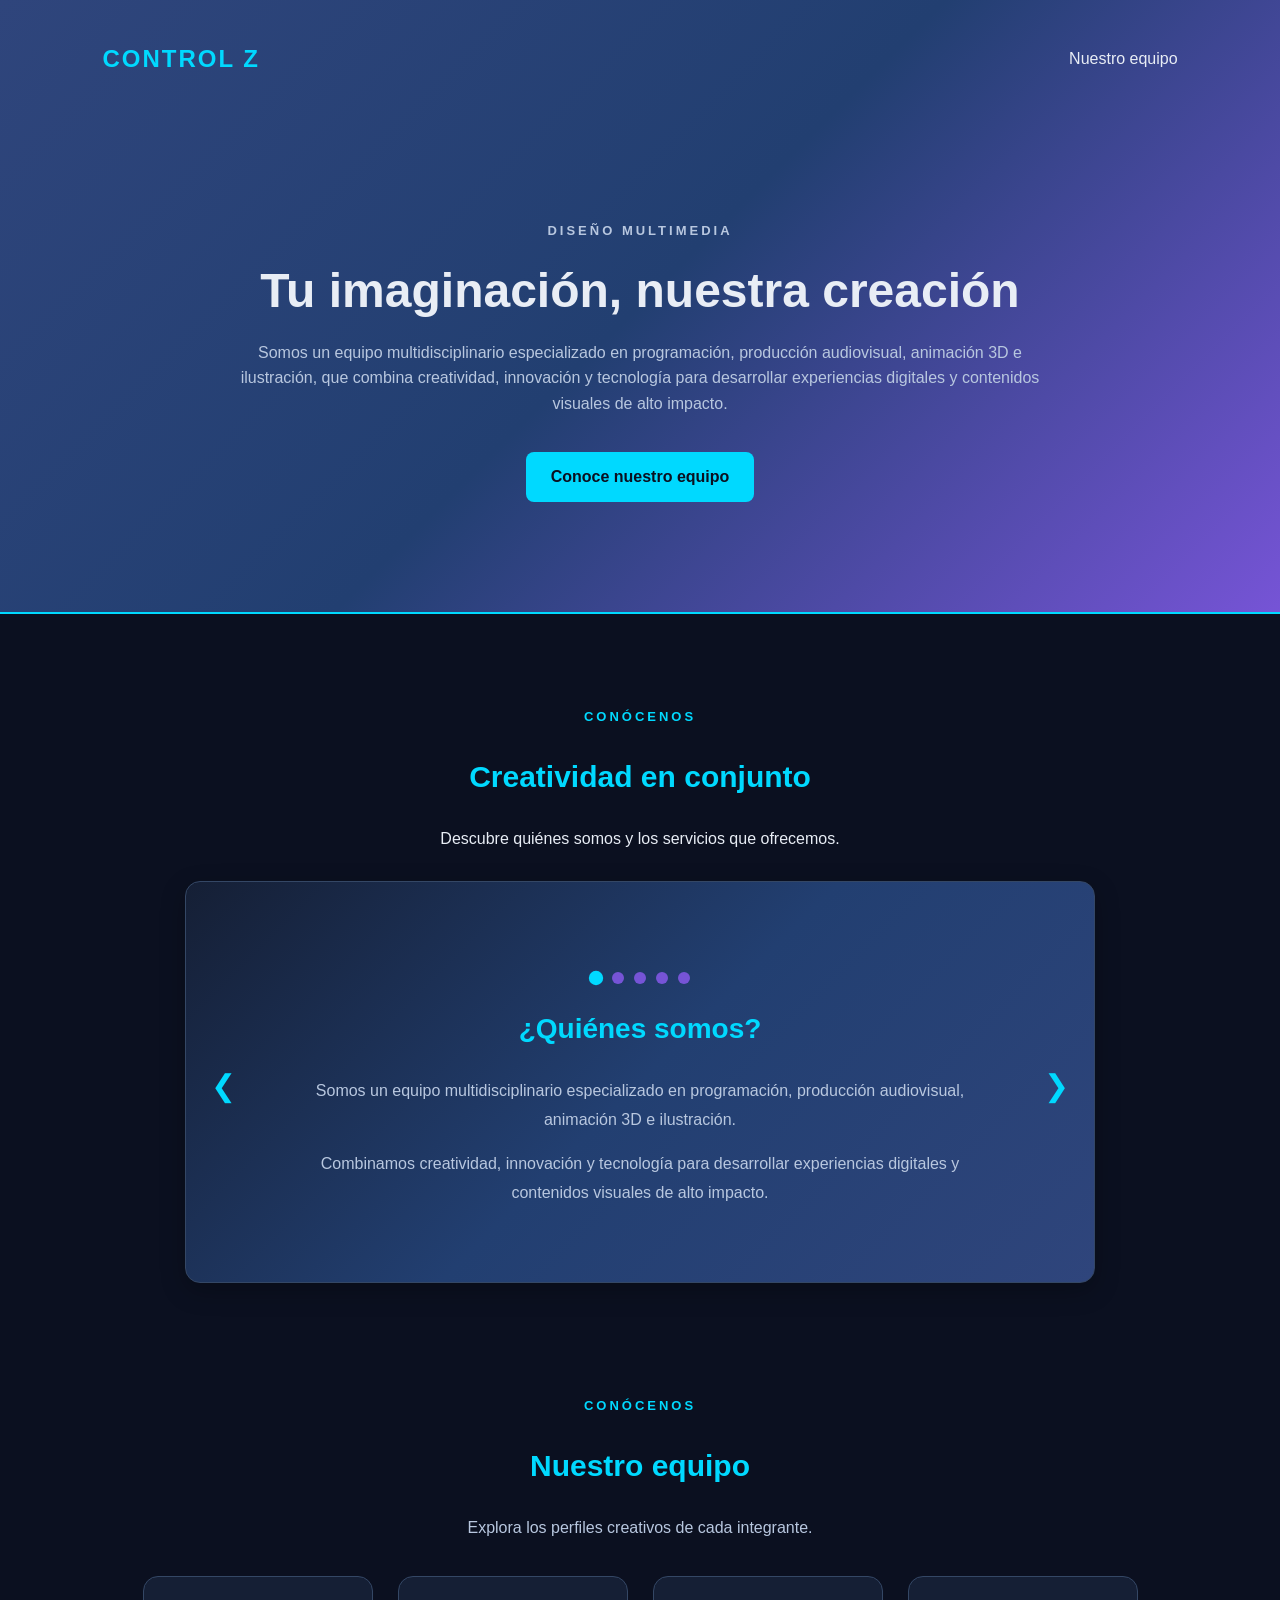
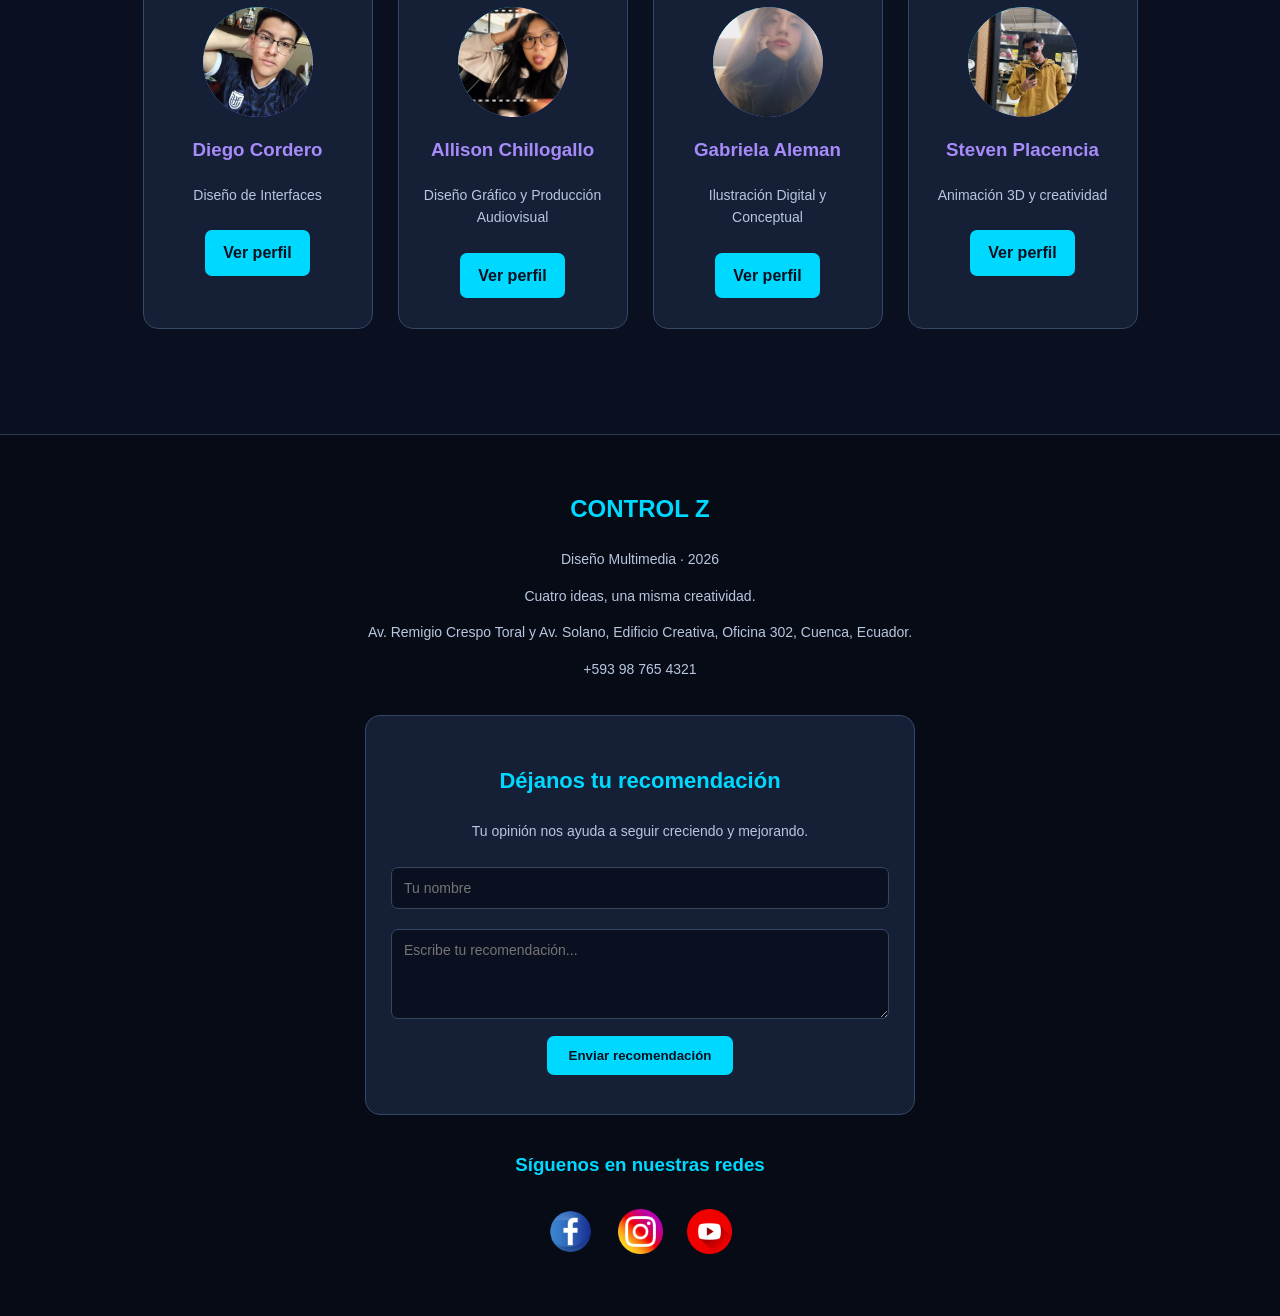
==== commit 26b83f44: "agregar redes, formulario" ====
--- a/index.html
+++ b/index.html
@@ -216,7 +216,7 @@
 
                     <p>Ilustración Digital y Conceptual</p>
 
-                    <a href="integrantes/gaby/index.html">
+                    <a href="https://gabrielaaleman3am-ai.github.io/paginagabriela/">
                         Ver perfil
                     </a>
 
@@ -246,24 +246,74 @@
     </main>
 
 
-    <footer>
-
-        <h2>CONTROL Z</h2>
-
-        <p>Diseño Multimedia · 2026 </p>
-        <p>Cuatro ideas, una misma creatividad.</p>
-
-        <p>Av. Remigio Crespo Toral y Av. Solano, Edificio Creativa, Oficina 302, Cuenca, Ecuador.</p>
-        <p>+593 98 765 4321</p>
-        <p>Facebook: Control Z Diseño Gráfico</p>
-        <p>Instagram: @controlzdesign.ec</p>
-        <p>LinkedIn: Control Z Creative Studio</p>
-        
-
-    </footer>
-
-
-    <!-- Conexión con JavaScript -->
+    
+<footer>
+
+    <h2>CONTROL Z</h2>
+
+    <p>Diseño Multimedia · 2026</p>
+
+    <p>Cuatro ideas, una misma creatividad.</p>
+
+    <p>
+        Av. Remigio Crespo Toral y Av. Solano,
+        Edificio Creativa, Oficina 302, Cuenca, Ecuador.
+    </p>
+
+    <p>+593 98 765 4321</p>
+
+
+    <!-- FORMULARIO DE RECOMENDACIONES -->
+
+    <div class="recomendaciones">
+
+        <h3>Déjanos tu recomendación</h3>
+
+        <p>
+            Tu opinión nos ayuda a seguir creciendo y mejorando.
+        </p>
+
+        <form id="formulario">
+
+            <input type="text" placeholder="Tu nombre" required>
+
+            <textarea placeholder="Escribe tu recomendación..."
+                rows="4" required></textarea>
+
+            <button type="submit">Enviar recomendación</button>
+
+        </form>
+
+        <p id="mensaje"></p>
+
+    </div>
+
+
+    <!-- REDES SOCIALES -->
+
+    <div class="redes">
+
+        <h3>Síguenos en nuestras redes</h3>
+
+        <a href="https://www.facebook.com/"
+            target="_blank">
+            <img src="imagenes/facebook.png" alt="Facebook">
+        </a>
+
+        <a href="https://www.instagram.com/"
+            target="_blank">
+            <img src="imagenes/instagram.png" alt="Instagram">
+        </a>
+
+        <a href="https://www.youtube.com/"
+            target="_blank">
+            <img src="imagenes/youtube.png" alt="LinkedIn">
+        </a>
+
+    </div>
+
+</footer>
+
 
     <script src="carrusel.js"></script>
 
--- a/estilos.css
+++ b/estilos.css
@@ -321,6 +321,90 @@
 }
 
 
+/* FORMULARIO DE RECOMENDACIONES */
+
+.recomendaciones {
+    max-width: 550px;
+    margin: 35px auto;
+    padding: 25px;
+    background-color: #151f35;
+    border: 1px solid #344765;
+    border-radius: 15px;
+}
+
+.recomendaciones h3 {
+    color: #00d9ff;
+    font-size: 22px;
+}
+
+.recomendaciones p {
+    color: #b8c7df;
+}
+
+.recomendaciones input,
+.recomendaciones textarea {
+    width: 100%;
+    padding: 12px;
+    margin: 10px 0;
+    background-color: #0b1020;
+    color: #e8edf5;
+    border: 1px solid #344765;
+    border-radius: 7px;
+    font-family: Arial, sans-serif;
+    font-size: 14px;
+}
+
+.recomendaciones textarea {
+    resize: vertical;
+}
+
+.recomendaciones input:focus,
+.recomendaciones textarea:focus {
+    outline: none;
+    border-color: #00d9ff;
+}
+
+.recomendaciones button {
+    background-color: #00d9ff;
+    color: #0b1020;
+    padding: 12px 22px;
+    border: none;
+    border-radius: 7px;
+    font-weight: bold;
+    cursor: pointer;
+}
+
+.recomendaciones button:hover {
+    background-color: #a78bfa;
+}
+
+/* REDES SOCIALES */
+
+.redes {
+    margin: 35px auto 10px;
+}
+
+.redes h3 {
+    color: #00d9ff;
+}
+
+.redes a {
+    display: inline-block;
+    margin: 10px;
+}
+
+.redes img {
+    width: 45px;
+    height: 45px;
+    object-fit: contain;
+    transition: 0.3s;
+}
+
+.redes img:hover {
+    transform: scale(1.2);
+}
+
+
 /* ADAPTACIÓN PARA CELULARES */
 
 @media (max-width: 600px) {
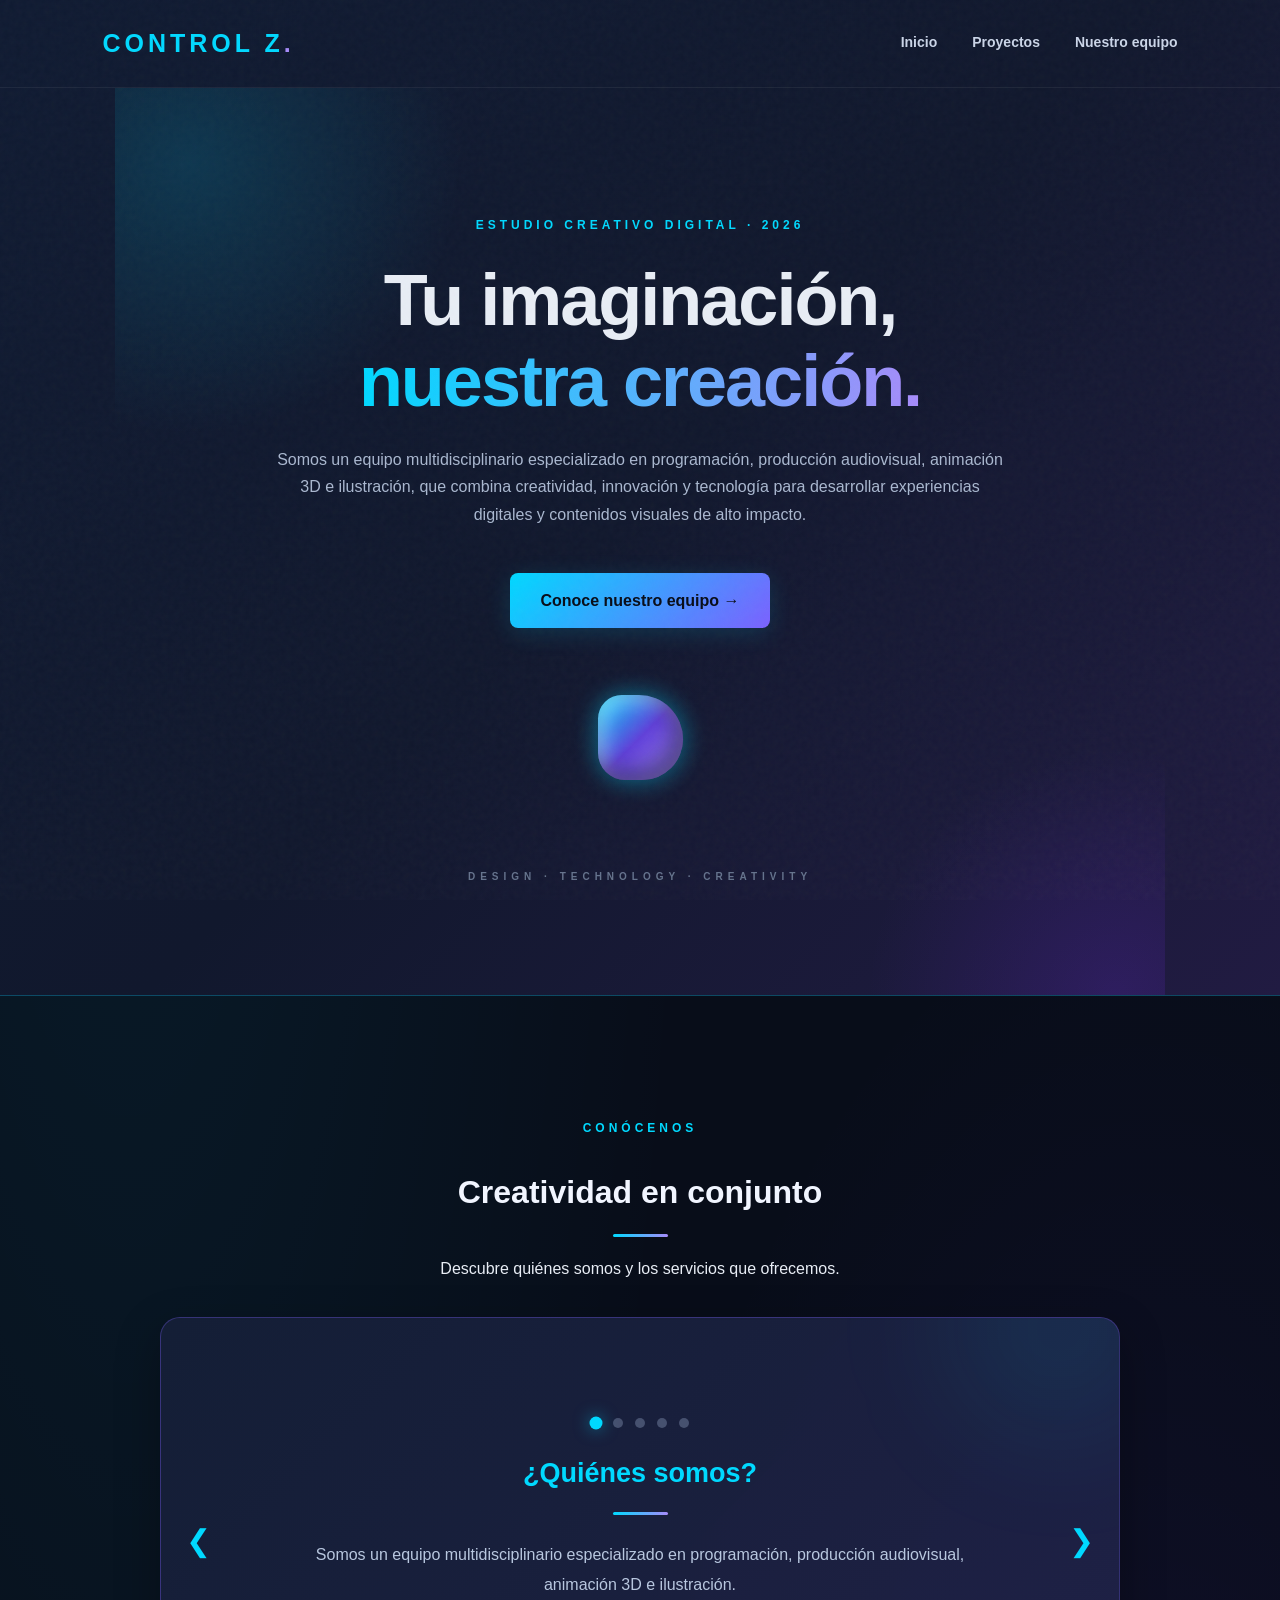
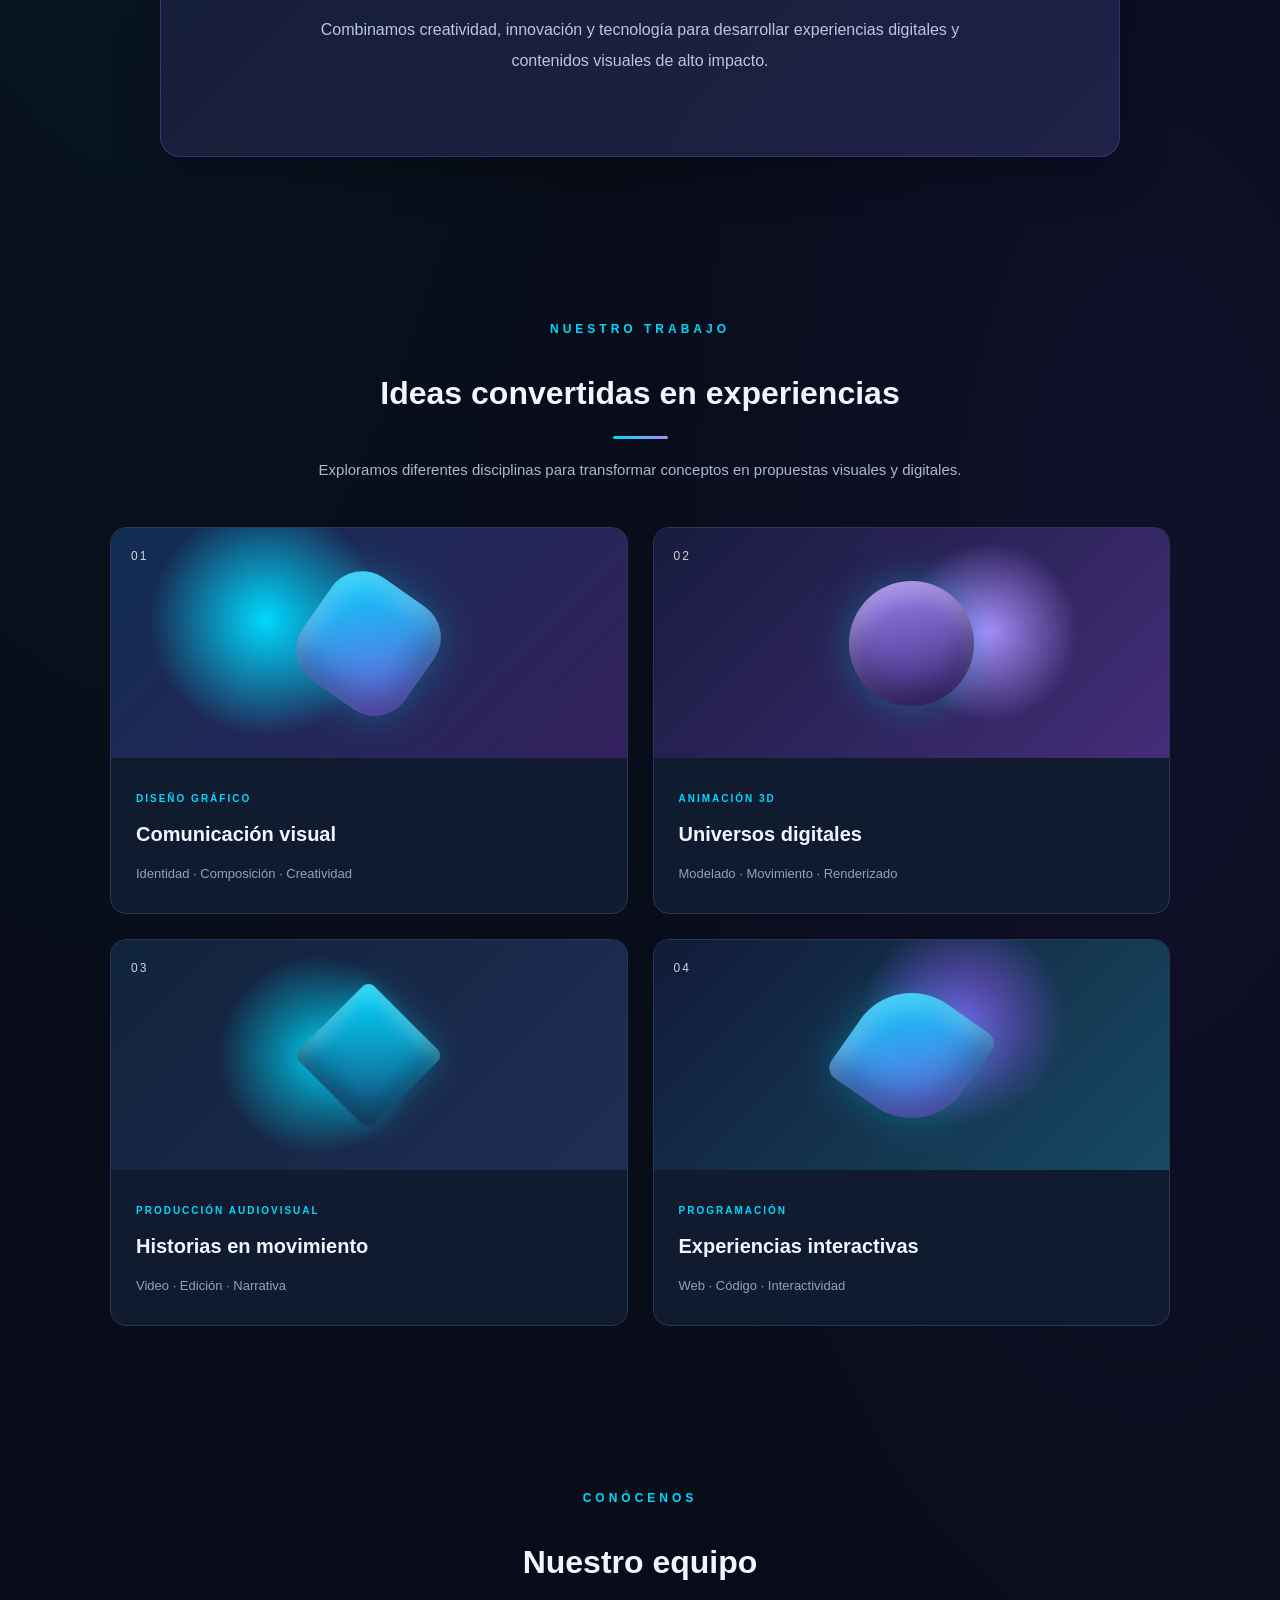
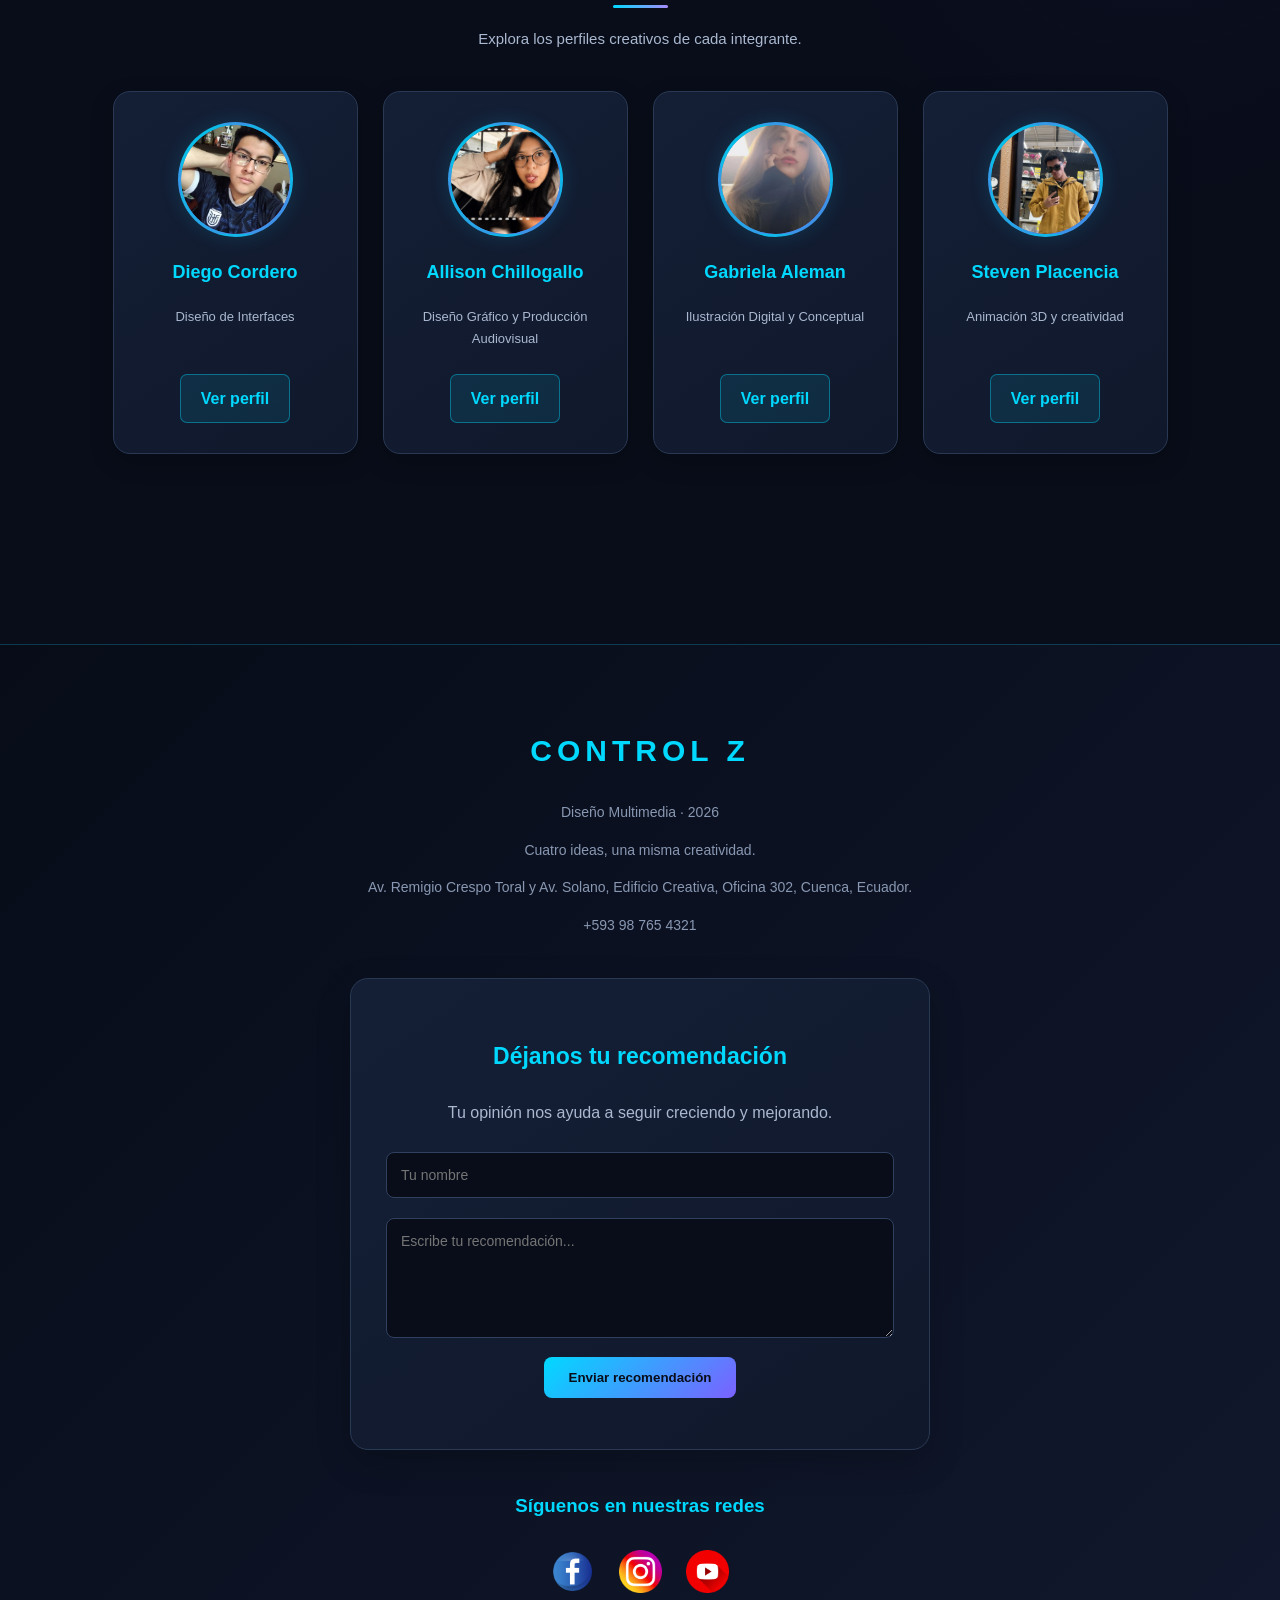
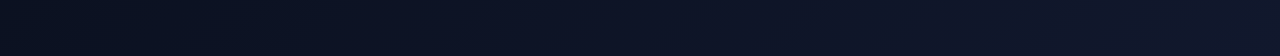
==== commit 8838cdd4: "cambios en index y css" ====
--- a/index.html
+++ b/index.html
@@ -14,27 +14,47 @@
 <body>
 
     <header>
+        
         <nav>
-            <h1>CONTROL Z</h1>
-            <a href="#equipo">Nuestro equipo</a>
+            <h1>CONTROL Z<span class="punto">.</span></h1>
+            <div class="menu">
+                <a href="#inicio">Inicio</a>
+                <a href="#proyectos">Proyectos</a>
+                <a href="#equipo">Nuestro equipo</a>
+            </div>
         </nav>
 
-        <div class="portada">
-            <p class="subtitulo">DISEÑO MULTIMEDIA</p>
-
-            <h1>Tu imaginación, nuestra creación</h1>
-
-            <p>
-                Somos un equipo multidisciplinario especializado en programación,
-                producción audiovisual, animación 3D e ilustración, que combina creatividad,
-                innovación y tecnología para desarrollar experiencias digitales y contenidos
-                visuales de alto impacto.
-            </p>
-
-            <a href="#equipo" class="boton">
-                Conoce nuestro equipo
-            </a>
+
+        
+    <div class="portada" id="inicio">
+
+        <p class="subtitulo">ESTUDIO CREATIVO DIGITAL · 2026</p>
+
+        <h1>Tu imaginación,<br>
+            <span class="texto-degradado">nuestra creación.</span>
+        </h1>
+
+        <p>
+            Somos un equipo multidisciplinario especializado en programación,
+            producción audiovisual, animación 3D e ilustración, que combina creatividad,
+            innovación y tecnología para desarrollar experiencias digitales y contenidos
+            visuales de alto impacto.
+        </p>
+
+        <a href="#equipo" class="boton">
+            Conoce nuestro equipo →
+        </a>
+
+        <div class="elemento-3d">
+            <div class="esfera"></div>
         </div>
+
+        <p class="texto-portada-inferior">
+            DESIGN · TECHNOLOGY · CREATIVITY
+        </p>
+
+    </div>
+
     </header>
 
 
@@ -158,6 +178,88 @@
         </section>
 
 
+     <!-- PROYECTOS DESTACADOS -->
+
+        <section class="proyectos" id="proyectos">
+
+            <p class="etiqueta">NUESTRO TRABAJO</p>
+
+            <h2>Ideas convertidas en experiencias</h2>
+
+            <p class="descripcion">
+                Exploramos diferentes disciplinas para transformar conceptos
+                en propuestas visuales y digitales.
+            </p>
+
+            <div class="galeria">
+
+                <article class="proyecto-card">
+
+                    <div class="proyecto-visual visual-1">
+                        <span>01</span>
+                        <div class="figura-proyecto"></div>
+                    </div>
+
+                    <div class="proyecto-info">
+                        <p>DISEÑO GRÁFICO</p>
+                        <h3>Comunicación visual</h3>
+                        <span>Identidad · Composición · Creatividad</span>
+                    </div>
+
+                </article>
+
+
+                <article class="proyecto-card">
+
+                    <div class="proyecto-visual visual-2">
+                        <span>02</span>
+                        <div class="figura-proyecto"></div>
+                    </div>
+
+                    <div class="proyecto-info">
+                        <p>ANIMACIÓN 3D</p>
+                        <h3>Universos digitales</h3>
+                        <span>Modelado · Movimiento · Renderizado</span>
+                    </div>
+
+                </article>
+
+
+                <article class="proyecto-card">
+
+                    <div class="proyecto-visual visual-3">
+                        <span>03</span>
+                        <div class="figura-proyecto"></div>
+                    </div>
+
+                    <div class="proyecto-info">
+                        <p>PRODUCCIÓN AUDIOVISUAL</p>
+                        <h3>Historias en movimiento</h3>
+                        <span>Video · Edición · Narrativa</span>
+                    </div>
+
+                </article>
+
+
+                <article class="proyecto-card">
+
+                    <div class="proyecto-visual visual-4">
+                        <span>04</span>
+                        <div class="figura-proyecto"></div>
+                    </div>
+
+                    <div class="proyecto-info">
+                        <p>PROGRAMACIÓN</p>
+                        <h3>Experiencias interactivas</h3>
+                        <span>Web · Código · Interactividad</span>
+                    </div>
+
+                </article>
+
+            </div>
+
+        </section>
+
         <!-- SECCIÓN DEL EQUIPO -->
 
         <section class="equipo" id="equipo">
@@ -316,6 +418,7 @@
 
 
     <script src="carrusel.js"></script>
+    <script src="animaciones.js"></script>
 
 </body>
 </html>
--- a/estilos.css
+++ b/estilos.css
@@ -1,6 +1,3 @@
-
-/* CONFIGURACIÓN GENERAL */
-
 * {
     box-sizing: border-box;
 }
@@ -11,109 +8,285 @@
 
 body {
     margin: 0;
-    background-color: #0b1020;
-    color: #e8edf5;
-    font-family: Arial, sans-serif;
-    line-height: 1.6;
-}
-
-
-/* ENCABEZADO */
+    background-color: #080D19;
+    background-image:
+        radial-gradient(ellipse at 10% 10%, rgba(0,217,255,0.07), transparent 35%),
+        radial-gradient(ellipse at 90% 45%, rgba(123,44,255,0.08), transparent 35%);
+    color: #E8EDF5;
+    font-family: 'Segoe UI', Arial, sans-serif;
+    line-height: 1.7;
+    overflow-x: hidden;
+}
+
+::selection {
+    background: #00D9FF;
+    color: #080D19;
+}
+
+
+/* =========================================
+   02. TEXTURA GENERAL
+========================================= */
+
+body::before {
+    content: "";
+    position: fixed;
+    inset: 0;
+    pointer-events: none;
+    z-index: 10;
+    opacity: 0.12;
+    background-image: url("data:image/svg+xml,%3Csvg viewBox='0 0 180 180' xmlns='http://www.w3.org/2000/svg'%3E%3Cfilter id='n'%3E%3CfeTurbulence type='fractalNoise' baseFrequency='.85' numOctaves='3' stitchTiles='stitch'/%3E%3C/filter%3E%3Crect width='100%25' height='100%25' filter='url(%23n)' opacity='.25'/%3E%3C/svg%3E");
+}
+
+body::after {
+    content: "";
+    position: fixed;
+    inset: 0;
+    pointer-events: none;
+    z-index: -1;
+    opacity: 0.13;
+    background-image:
+        linear-gradient(rgba(0,217,255,0.12) 1px, transparent 1px),
+        linear-gradient(90deg, rgba(0,217,255,0.12) 1px, transparent 1px);
+    background-size: 55px 55px;
+}
+
+
+/* =========================================
+   03. ENCABEZADO Y NAVEGACIÓN
+========================================= */
 
 header {
-    background: linear-gradient(135deg, #2f457c, #223f71, #7654d6);
-    border-bottom: 2px solid #00d9ff;
+    position: relative;
+    overflow: hidden;
+    background: linear-gradient(135deg, #101B32, #11182D, #211B42);
+    border-bottom: 1px solid rgba(0,217,255,0.25);
 }
 
 nav {
+    position: relative;
+    z-index: 2;
     display: flex;
     justify-content: space-between;
     align-items: center;
-    padding: 20px 8%;
+    padding: 22px 8%;
+    max-width: 1450px;
+    margin: auto;
+    border-bottom: 1px solid rgba(255,255,255,0.06);
 }
 
 nav h1 {
-    color: #00d9ff;
-    letter-spacing: 2px;
+    color: #00D9FF;
+    font-size: 25px;
+    letter-spacing: 4px;
+    font-weight: 800;
+    margin: 0;
+}
+
+.punto {
+    color: #A78BFA;
+}
+
+.menu {
+    display: flex;
+    gap: 35px;
 }
 
 nav a {
-    color: #e8edf5;
+    color: #CBD5E8;
     text-decoration: none;
+    font-size: 14px;
+    font-weight: 600;
+    transition: 0.3s;
 }
 
 nav a:hover {
-    color: #00d9ff;
-}
-
-
-/* PORTADA */
+    color: #00D9FF;
+}
+
+
+/* =========================================
+   04. PORTADA
+========================================= */
 
 .portada {
+    position: relative;
+    z-index: 1;
     text-align: center;
-    padding: 90px 20px 110px;
-    max-width: 850px;
+    padding: 115px 20px 100px;
+    max-width: 1050px;
     margin: auto;
+    overflow: hidden;
+}
+
+/* Luz decorativa */
+
+.portada::before {
+    content: "";
+    position: absolute;
+    width: 550px;
+    height: 550px;
+    background: radial-gradient(circle, rgba(0,217,255,0.15), transparent 70%);
+    top: -200px;
+    left: -200px;
+    z-index: -1;
+    pointer-events: none;
+}
+
+.portada::after {
+    content: "";
+    position: absolute;
+    width: 500px;
+    height: 500px;
+    background: radial-gradient(circle, rgba(123,44,255,0.17), transparent 70%);
+    bottom: -250px;
+    right: -200px;
+    z-index: -1;
+    pointer-events: none;
 }
 
 .subtitulo,
 .etiqueta {
-    color: #00d9ff;
-    letter-spacing: 3px;
-    font-size: 13px;
-    font-weight: bold;
+    color: #00D9FF;
+    font-size: 12px;
+    font-weight: 800;
+    letter-spacing: 4px;
 }
 
 .portada h1 {
-    font-size: 48px;
-    line-height: 1.2;
-    margin: 20px 0;
-}
-
-.portada p {
-    color: #b8c7df;
+    font-size: clamp(40px, 6vw, 72px);
+    line-height: 1.12;
+    letter-spacing: -2px;
+    margin: 25px 0;
+    font-weight: 800;
+}
+
+.texto-degradado {
+    background: linear-gradient(90deg, #00D9FF, #A78BFA);
+    background-clip: text;
+    -webkit-background-clip: text;
+    color: transparent;
+}
+
+.portada > p:not(.subtitulo):not(.texto-portada-inferior) {
+    max-width: 730px;
+    margin: 20px auto;
+    color: #AAB8D0;
+    font-size: 16px;
 }
 
 .boton {
     display: inline-block;
-    background-color: #00d9ff;
-    color: #0b1020;
-    padding: 12px 25px;
-    margin-top: 20px;
+    background: linear-gradient(135deg, #00D9FF, #7B61FF);
+    color: #080D19;
+    padding: 14px 30px;
+    margin-top: 25px;
     border-radius: 8px;
     text-decoration: none;
+    font-weight: 800;
+    transition: 0.3s;
+    box-shadow: 0 5px 25px rgba(0,217,255,0.15);
+}
+
+.boton:hover {
+    transform: translateY(-5px);
+    box-shadow: 0 10px 30px rgba(0,217,255,0.3);
+}
+
+.texto-portada-inferior {
+    margin-top: 65px;
+    color: #65738D;
+    font-size: 10px;
+    letter-spacing: 5px;
     font-weight: bold;
 }
 
-.boton:hover {
-    background-color: #a78bfa;
-}
-
-
-/* CONTENIDO PRINCIPAL */
+
+/* =========================================
+   05. ELEMENTO 3D DECORATIVO
+========================================= */
+
+.elemento-3d {
+    width: 130px;
+    height: 130px;
+    margin: 45px auto 0;
+    display: flex;
+    justify-content: center;
+    align-items: center;
+    border-radius: 50%;
+    background: radial-gradient(circle, rgba(0,217,255,0.12), transparent 70%);
+}
+
+.esfera {
+    width: 85px;
+    height: 85px;
+    border-radius: 35% 65% 60% 40%;
+    background: linear-gradient(135deg, #00D9FF, #6040D9, #A78BFA);
+    box-shadow:
+        0 0 25px rgba(0,217,255,0.4),
+        inset -10px -10px 20px rgba(8,13,25,0.45),
+        inset 8px 8px 18px rgba(255,255,255,0.35);
+    animation: flotar 6s ease-in-out infinite;
+}
+
+@keyframes flotar {
+    0%, 100% {
+        transform: translateY(0) rotate(0deg);
+        border-radius: 35% 65% 60% 40%;
+    }
+    50% {
+        transform: translateY(-15px) rotate(25deg);
+        border-radius: 60% 40% 35% 65%;
+    }
+}
+
+
+/* =========================================
+   06. CONTENIDO PRINCIPAL
+========================================= */
 
 main {
-    max-width: 1150px;
+    max-width: 1250px;
     margin: auto;
-    padding: 30px 20px;
+    padding: 35px 25px;
 }
 
 section {
-    padding: 50px 20px;
-    margin-bottom: 25px;
+    padding: 75px 20px;
+    margin-bottom: 30px;
     text-align: center;
 }
 
 section h2 {
-    color: #00d9ff;
-    font-size: 30px;
-}
-
-
-/* CARRUSEL */
+    color: #F1F5FF;
+    font-size: 32px;
+    font-weight: 800;
+    margin-bottom: 18px;
+}
+
+section h2::after {
+    content: "";
+    display: block;
+    width: 55px;
+    height: 3px;
+    background: linear-gradient(90deg, #00D9FF, #A78BFA);
+    margin: 15px auto;
+    border-radius: 5px;
+}
+
+.descripcion {
+    color: #AAB8D0;
+    margin-bottom: 40px;
+    font-size: 15px;
+}
+
+
+/* =========================================
+   07. CARRUSEL
+========================================= */
 
 .presentacion {
-    max-width: 950px;
+    max-width: 1000px;
     margin: auto;
 }
 
@@ -125,13 +298,27 @@
 
 .carousel {
     position: relative;
-    background: linear-gradient(135deg, #151f35, #223f71, #2f457c);
-    border: 1px solid #344765;
-    border-radius: 15px;
-    padding: 60px 80px;
-    margin-top: 30px;
-    min-height: 300px;
-    box-shadow: 0 8px 25px rgba(0, 0, 0, 0.25);
+    background:
+        linear-gradient(135deg, rgba(21,31,55,0.94), rgba(35,37,78,0.85));
+    border: 1px solid rgba(123,97,255,0.3);
+    border-radius: 20px;
+    padding: 65px 85px;
+    margin-top: 35px;
+    min-height: 310px;
+    box-shadow: 0 15px 45px rgba(0,0,0,0.3);
+    overflow: hidden;
+}
+
+.carousel::before {
+    content: "";
+    position: absolute;
+    width: 220px;
+    height: 220px;
+    border-radius: 50%;
+    background: rgba(0,217,255,0.08);
+    filter: blur(60px);
+    top: -100px;
+    right: -50px;
 }
 
 .carousel-inner {
@@ -141,64 +328,77 @@
 
 .item {
     display: none;
-    color: #e8edf5;
+    color: #E8EDF5;
 }
 
 .item.active {
     display: block;
+    animation: aparecer 0.5s ease;
 }
 
 .item h2 {
-    color: #00d9ff;
+    color: #00D9FF;
+    font-size: 27px;
     margin-bottom: 25px;
-    font-size: 28px;
 }
 
 .item p {
-    color: #b8c7df;
-    line-height: 1.8;
-    max-width: 650px;
+    color: #B8C7DF;
+    line-height: 1.9;
+    max-width: 680px;
     margin: 15px auto;
 }
 
-
-/* INDICADORES DEL CARRUSEL */
+@keyframes aparecer {
+    from {
+        opacity: 0;
+        transform: translateY(12px);
+    }
+    to {
+        opacity: 1;
+        transform: translateY(0);
+    }
+}
+
+
+/* Indicadores */
 
 .carousel-indicators {
     display: flex;
     justify-content: center;
-    gap: 10px;
+    gap: 12px;
     list-style: none;
     padding: 0;
-    margin-top: 30px;
+    margin-top: 35px;
 }
 
 .carousel-indicators li {
-    width: 12px;
-    height: 12px;
-    background-color: #7654d6;
+    width: 10px;
+    height: 10px;
+    background-color: #46516F;
     border-radius: 50%;
     cursor: pointer;
     transition: 0.3s;
 }
 
 .carousel-indicators li.active {
-    background-color: #00d9ff;
-    transform: scale(1.2);
+    background-color: #00D9FF;
+    transform: scale(1.3);
+    box-shadow: 0 0 12px rgba(0,217,255,0.5);
 }
 
 .carousel-indicators li:hover {
-    background-color: #a78bfa;
-}
-
-
-/* FLECHAS DEL CARRUSEL */
+    background-color: #A78BFA;
+}
+
+
+/* Flechas */
 
 .prev,
 .next {
     position: absolute;
     top: 45%;
-    color: #00d9ff;
+    color: #00D9FF;
     font-size: 30px;
     cursor: pointer;
     text-decoration: none;
@@ -215,17 +415,148 @@
 
 .prev:hover,
 .next:hover {
-    color: #a78bfa;
+    color: #A78BFA;
     transform: scale(1.2);
 }
 
 
-/* EQUIPO */
-
-.descripcion {
-    color: #b8c7df;
-    margin-bottom: 35px;
-}
+/* =========================================
+   08. GALERÍA DE PROYECTOS
+========================================= */
+
+.proyectos {
+    max-width: 1100px;
+    margin: auto;
+}
+
+.galeria {
+    display: grid;
+    grid-template-columns: repeat(2, 1fr);
+    gap: 25px;
+    margin-top: 45px;
+}
+
+.proyecto-card {
+    background: #111B30;
+    border: 1px solid #273754;
+    border-radius: 16px;
+    overflow: hidden;
+    text-align: left;
+    transition: 0.35s;
+}
+
+.proyecto-card:hover {
+    transform: translateY(-7px);
+    border-color: #00D9FF;
+    box-shadow: 0 15px 35px rgba(0,217,255,0.1);
+}
+
+.proyecto-visual {
+    position: relative;
+    height: 230px;
+    overflow: hidden;
+    display: flex;
+    justify-content: center;
+    align-items: center;
+}
+
+.proyecto-visual > span {
+    position: absolute;
+    top: 18px;
+    left: 20px;
+    color: rgba(255,255,255,0.8);
+    font-size: 12px;
+    letter-spacing: 2px;
+    z-index: 2;
+}
+
+/* Fondos abstractos */
+
+.visual-1 {
+    background:
+        radial-gradient(circle at 30% 40%, #00D9FF, transparent 30%),
+        linear-gradient(135deg, #102D50, #34215F);
+}
+
+.visual-2 {
+    background:
+        radial-gradient(circle at 65% 45%, #A78BFA, transparent 25%),
+        linear-gradient(135deg, #171B3E, #442D78);
+}
+
+.visual-3 {
+    background:
+        radial-gradient(circle at 40% 50%, #00B8D9, transparent 30%),
+        linear-gradient(135deg, #10233C, #202D55);
+}
+
+.visual-4 {
+    background:
+        radial-gradient(circle at 60% 35%, #7654D6, transparent 30%),
+        linear-gradient(135deg, #111A39, #174A62);
+}
+
+/* Figuras decorativas */
+
+.figura-proyecto {
+    width: 125px;
+    height: 125px;
+    border-radius: 30%;
+    background: linear-gradient(135deg, #00D9FF, #7654D6);
+    box-shadow:
+        0 0 40px rgba(0,217,255,0.3),
+        inset -15px -15px 30px rgba(0,0,0,0.3),
+        inset 10px 10px 20px rgba(255,255,255,0.25);
+    transform: rotate(35deg);
+    transition: 0.5s;
+}
+
+.visual-2 .figura-proyecto {
+    border-radius: 50%;
+    background: linear-gradient(135deg, #A78BFA, #30206F);
+}
+
+.visual-3 .figura-proyecto {
+    border-radius: 10px;
+    transform: rotate(45deg) scale(0.85);
+    background: linear-gradient(135deg, #00D9FF, #164A7A);
+}
+
+.visual-4 .figura-proyecto {
+    border-radius: 50% 10% 50% 10%;
+    background: linear-gradient(135deg, #00D9FF, #7654D6);
+}
+
+.proyecto-card:hover .figura-proyecto {
+    transform: rotate(55deg) scale(1.12);
+}
+
+.proyecto-info {
+    padding: 22px 25px 27px;
+}
+
+.proyecto-info p {
+    color: #00D9FF;
+    font-size: 10px;
+    font-weight: bold;
+    letter-spacing: 2px;
+}
+
+.proyecto-info h3 {
+    color: #F1F5FF;
+    font-size: 20px;
+    margin: 8px 0;
+}
+
+.proyecto-info span {
+    color: #91A1BA;
+    font-size: 13px;
+}
+
+
+/* =========================================
+   09. EQUIPO
+========================================= */
 
 .tarjetas {
     display: flex;
@@ -235,32 +566,33 @@
 }
 
 .tarjeta {
-    background-color: #151f35;
-    border: 1px solid #344765;
-    border-radius: 15px;
-    padding: 30px 20px;
-    width: 230px;
-    transition: 0.3s;
+    background: linear-gradient(145deg, #141F36, #10182B);
+    border: 1px solid #293954;
+    border-radius: 17px;
+    padding: 30px 22px;
+    width: 245px;
+    transition: 0.35s;
+    box-shadow: 0 8px 25px rgba(0,0,0,0.2);
 }
 
 .tarjeta:hover {
-    transform: translateY(-7px);
-    border-color: #00d9ff;
+    transform: translateY(-9px);
+    border-color: #00D9FF;
+    box-shadow: 0 15px 35px rgba(0,217,255,0.12);
 }
 
 .foto {
-    width: 110px;
-    height: 110px;
+    width: 115px;
+    height: 115px;
     margin: auto;
     border-radius: 50%;
-    background: linear-gradient(135deg, #00b8d9, #7654d6);
+    background: linear-gradient(135deg, #00B8D9, #7654D6);
     display: flex;
     justify-content: center;
     align-items: center;
-    color: white;
-    font-size: 30px;
-    font-weight: bold;
     overflow: hidden;
+    border: 3px solid rgba(0,217,255,0.4);
+    box-shadow: 0 0 20px rgba(0,217,255,0.15);
 }
 
 .foto img {
@@ -271,121 +603,112 @@
 }
 
 .tarjeta h3 {
-    color: #a78bfa;
+    color: #00D9FF;
+    margin-top: 20px;
+    font-size: 18px;
 }
 
 .tarjeta p {
-    color: #b8c7df;
-    font-size: 14px;
+    color: #AAB8D0;
+    font-size: 13px;
+    min-height: 45px;
 }
 
 .tarjeta a {
     display: inline-block;
-    background-color: #00d9ff;
-    color: #0b1020;
-    padding: 10px 18px;
+    background: rgba(0,217,255,0.1);
+    color: #00D9FF;
+    border: 1px solid rgba(0,217,255,0.4);
+    padding: 10px 20px;
     border-radius: 7px;
     text-decoration: none;
     font-weight: bold;
     margin-top: 10px;
+    transition: 0.3s;
 }
 
 .tarjeta a:hover {
-    background-color: #a78bfa;
-}
-
-.proximamente {
-    display: inline-block;
-    color: #a78bfa;
-    font-size: 13px;
-    margin-top: 12px;
-}
-
-
-/* PIE DE PÁGINA */
-
-footer {
-    background-color: #070b16;
-    border-top: 1px solid #263653;
-    text-align: center;
-    padding: 35px 20px;
-}
-
-footer h2 {
-    color: #00d9ff;
-}
-
-footer p {
-    color: #b8c7df;
-    font-size: 14px;
-}
-
-
-/* FORMULARIO DE RECOMENDACIONES */
+    background: #00D9FF;
+    color: #080D19;
+}
+
+
+/* =========================================
+   10. FORMULARIO
+========================================= */
 
 .recomendaciones {
-    max-width: 550px;
-    margin: 35px auto;
-    padding: 25px;
-    background-color: #151f35;
-    border: 1px solid #344765;
-    border-radius: 15px;
+    max-width: 580px;
+    margin: 40px auto;
+    padding: 35px;
+    background: linear-gradient(145deg, #141F36, #10182B);
+    border: 1px solid #293954;
+    border-radius: 18px;
+    box-shadow: 0 12px 35px rgba(0,0,0,0.2);
 }
 
 .recomendaciones h3 {
-    color: #00d9ff;
-    font-size: 22px;
+    color: #00D9FF;
+    font-size: 23px;
 }
 
 .recomendaciones p {
-    color: #b8c7df;
+    color: #AAB8D0;
 }
 
 .recomendaciones input,
 .recomendaciones textarea {
     width: 100%;
-    padding: 12px;
+    padding: 14px;
     margin: 10px 0;
-    background-color: #0b1020;
-    color: #e8edf5;
-    border: 1px solid #344765;
-    border-radius: 7px;
+    background: #080D19;
+    color: #E8EDF5;
+    border: 1px solid #30415F;
+    border-radius: 8px;
     font-family: Arial, sans-serif;
     font-size: 14px;
+    transition: 0.3s;
 }
 
 .recomendaciones textarea {
     resize: vertical;
+    min-height: 120px;
 }
 
 .recomendaciones input:focus,
 .recomendaciones textarea:focus {
     outline: none;
-    border-color: #00d9ff;
+    border-color: #00D9FF;
+    box-shadow: 0 0 0 3px rgba(0,217,255,0.1);
 }
 
 .recomendaciones button {
-    background-color: #00d9ff;
-    color: #0b1020;
-    padding: 12px 22px;
+    background: linear-gradient(135deg, #00D9FF, #7B61FF);
+    color: #080D19;
+    padding: 13px 25px;
     border: none;
-    border-radius: 7px;
+    border-radius: 8px;
     font-weight: bold;
     cursor: pointer;
+    transition: 0.3s;
 }
 
 .recomendaciones button:hover {
-    background-color: #a78bfa;
-}
-
-/* REDES SOCIALES */
+    transform: translateY(-3px);
+    box-shadow: 0 8px 20px rgba(0,217,255,0.2);
+}
+
+
+/* =========================================
+   11. REDES SOCIALES
+========================================= */
 
 .redes {
     margin: 35px auto 10px;
 }
 
 .redes h3 {
-    color: #00d9ff;
+    color: #00D9FF;
 }
 
 .redes a {
@@ -394,28 +717,155 @@
 }
 
 .redes img {
-    width: 45px;
-    height: 45px;
+    width: 43px;
+    height: 43px;
     object-fit: contain;
     transition: 0.3s;
 }
 
 .redes img:hover {
-    transform: scale(1.2);
-}
-
-
-/* ADAPTACIÓN PARA CELULARES */
+    transform: translateY(-5px) scale(1.15);
+}
+
+
+/* =========================================
+   12. PIE DE PÁGINA
+========================================= */
+
+footer {
+    position: relative;
+    overflow: hidden;
+    background: linear-gradient(135deg, #070C18, #11182D);
+    border-top: 1px solid rgba(0,217,255,0.2);
+    text-align: center;
+    padding: 55px 20px 35px;
+    margin-top: 50px;
+}
+
+footer h2 {
+    color: #00D9FF;
+    font-size: 30px;
+    letter-spacing: 5px;
+}
+
+footer > p {
+    color: #8998B2;
+    font-size: 14px;
+}
+
+
+/* =========================================
+   13. ANIMACIONES DE ENTRADA
+========================================= */
+
+.reveal {
+    opacity: 0;
+    transform: translateY(25px);
+    transition: opacity 0.7s ease, transform 0.7s ease;
+}
+
+.reveal.visible {
+    opacity: 1;
+    transform: translateY(0);
+}
+
+
+/* =========================================
+   14. RESPONSIVE
+========================================= */
+
+@media (max-width: 900px) {
+
+    .tarjetas {
+        gap: 20px;
+    }
+
+    .tarjeta {
+        width: 220px;
+    }
+
+    .galeria {
+        gap: 18px;
+    }
+}
 
 @media (max-width: 600px) {
 
     nav {
         flex-direction: column;
-        gap: 10px;
+        gap: 18px;
+        padding: 20px;
+    }
+
+    .menu {
+        justify-content: center;
+        flex-wrap: wrap;
+        gap: 20px;
+    }
+
+    nav h1 {
+        font-size: 22px;
+    }
+
+    .portada {
+        padding: 75px 20px;
     }
 
     .portada h1 {
-        font-size: 32px;
+        font-size: 39px;
+    }
+
+    .portada > p:not(.subtitulo):not(.texto-portada-inferior) {
+        font-size: 14px;
+    }
+
+    .texto-portada-inferior {
+        letter-spacing: 2px;
+    }
+
+    main {
+        padding: 20px 12px;
+    }
+
+    section {
+        padding: 50px 12px;
+    }
+
+    section h2 {
+        font-size: 26px;
+    }
+
+    .carousel {
+        padding: 50px 40px;
+        min-height: 360px;
+    }
+
+    .carousel-inner {
+        min-height: 240px;
+    }
+
+    .item h2 {
+        font-size: 22px;
+    }
+
+    .item p {
+        font-size: 14px;
+    }
+
+    .prev {
+        left: 10px;
+    }
+
+    .next {
+        right: 10px;
+    }
+
+    .galeria {
+        grid-template-columns: 1fr;
+    }
+
+    .proyecto-visual {
+        height: 210px;
     }
 
     .tarjetas {
@@ -423,26 +873,23 @@
         align-items: center;
     }
 
-    .carousel {
-        padding: 45px 40px;
-        min-height: 350px;
-    }
-
-    .carousel-inner {
-        min-height: 230px;
-    }
-
-    .item h2 {
-        font-size: 22px;
-    }
-
-    .prev {
-        left: 10px;
-    }
-
-    .next {
-        right: 10px;
-    }
-
-}
-
+    .tarjeta {
+        width: 100%;
+        max-width: 320px;
+    }
+
+    .recomendaciones {
+        padding: 25px 18px;
+    }
+
+}
+
+@media (prefers-reduced-motion: reduce) {
+    *,
+    *::before,
+    *::after {
+        scroll-behavior: auto !important;
+        animation-duration: 0.01ms !important;
+        transition-duration: 0.01ms !important;
+    }
+}
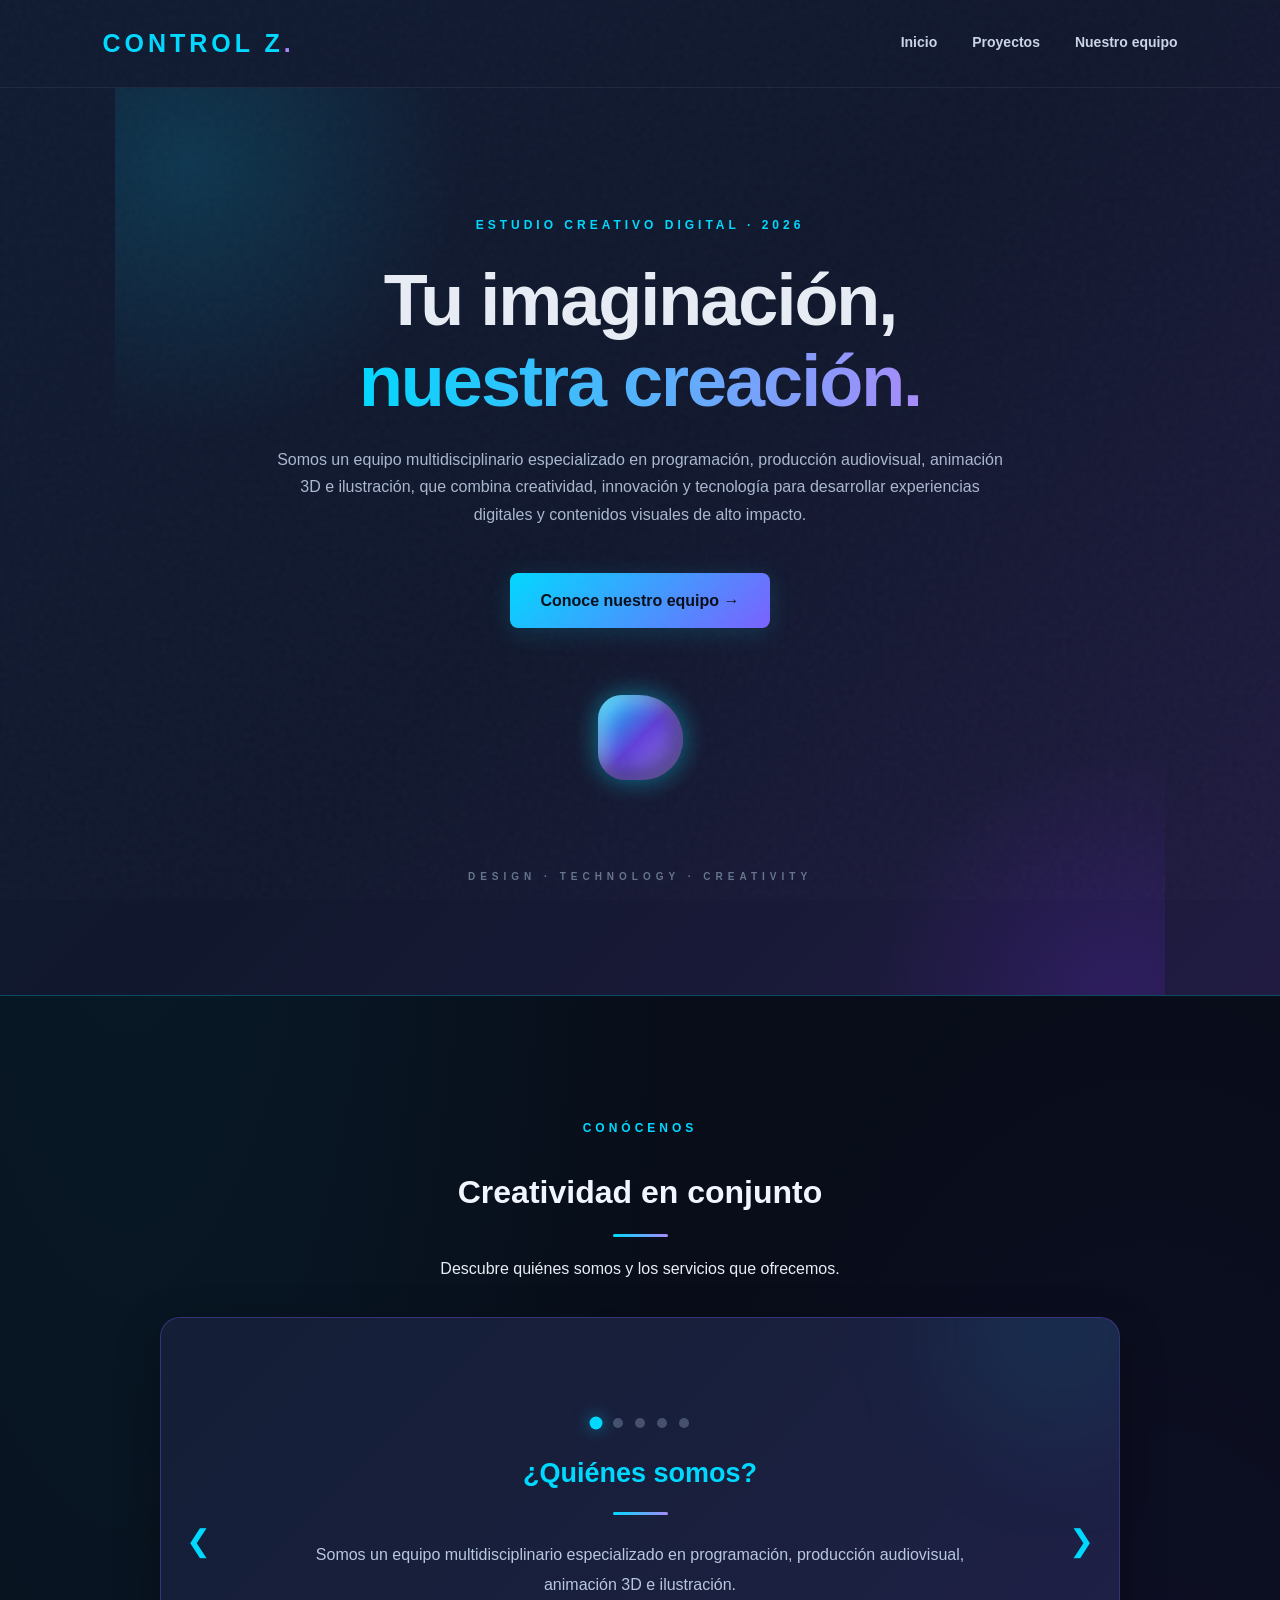
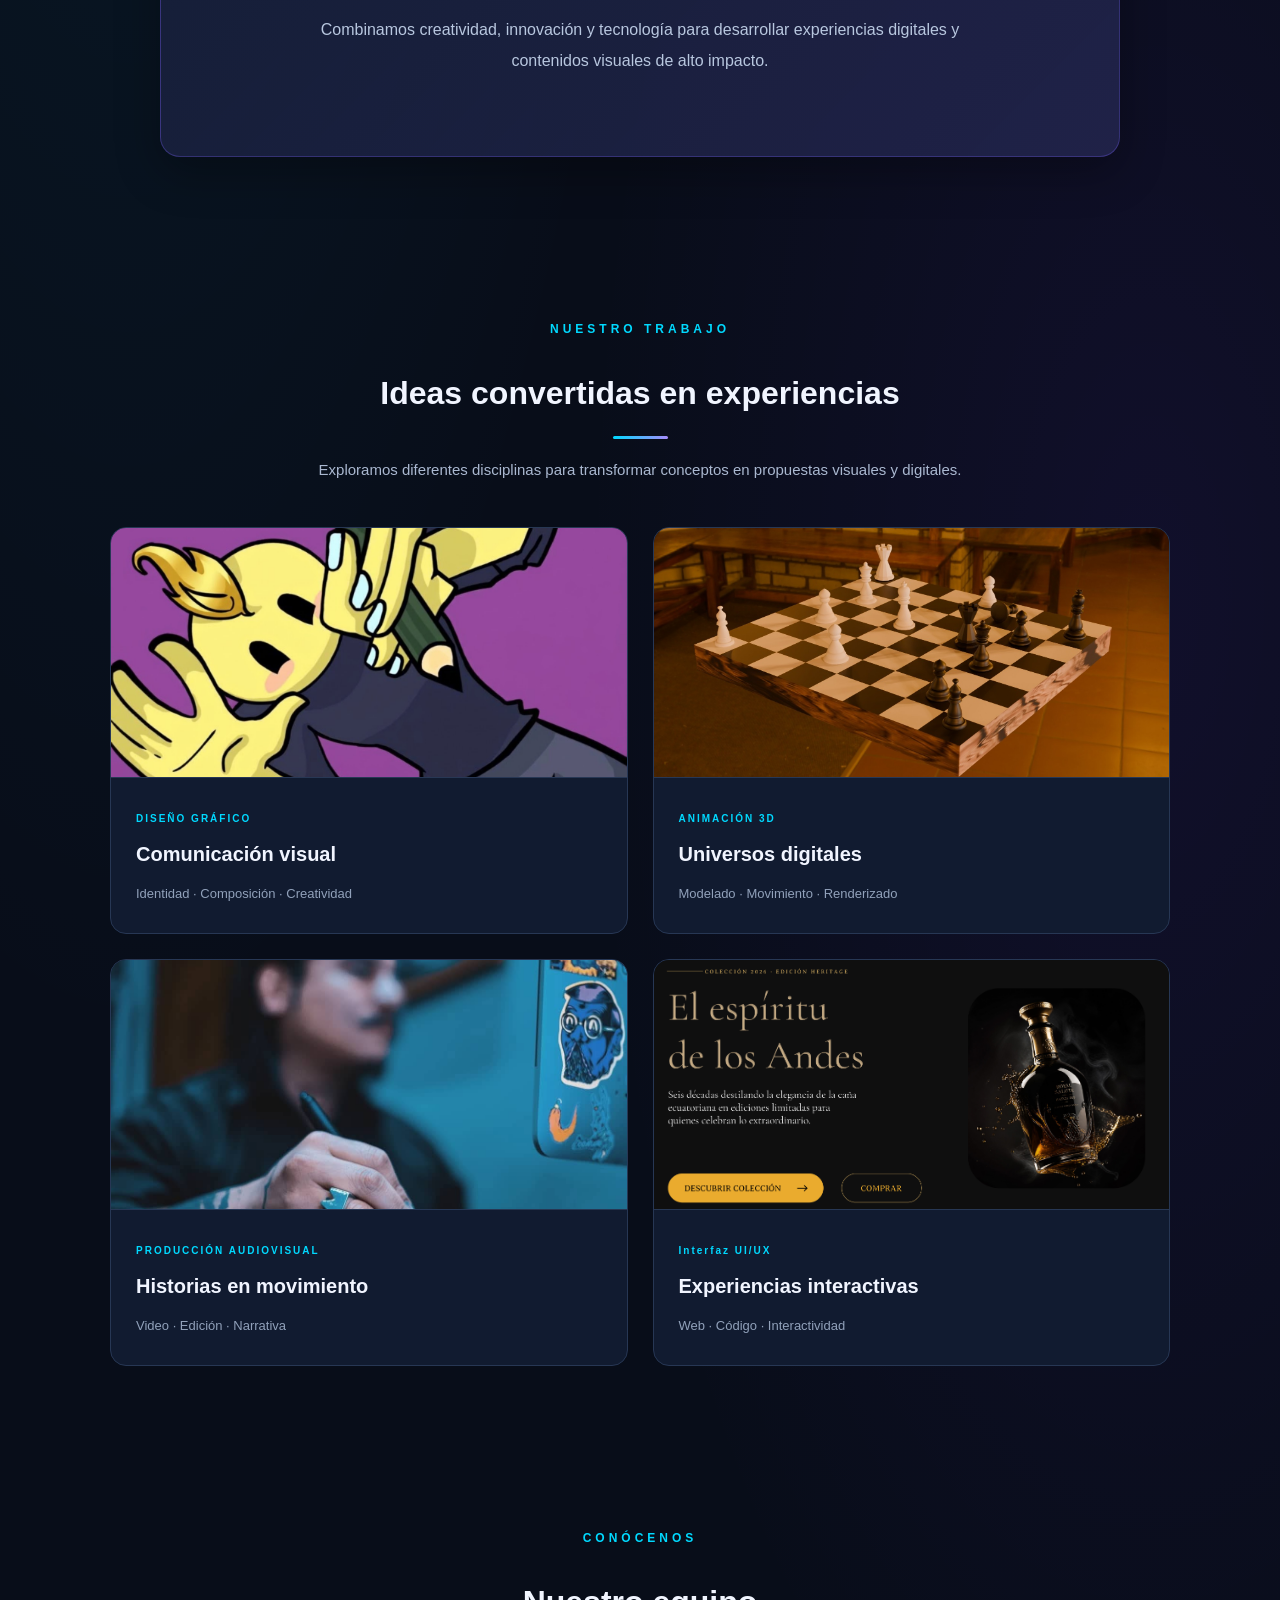
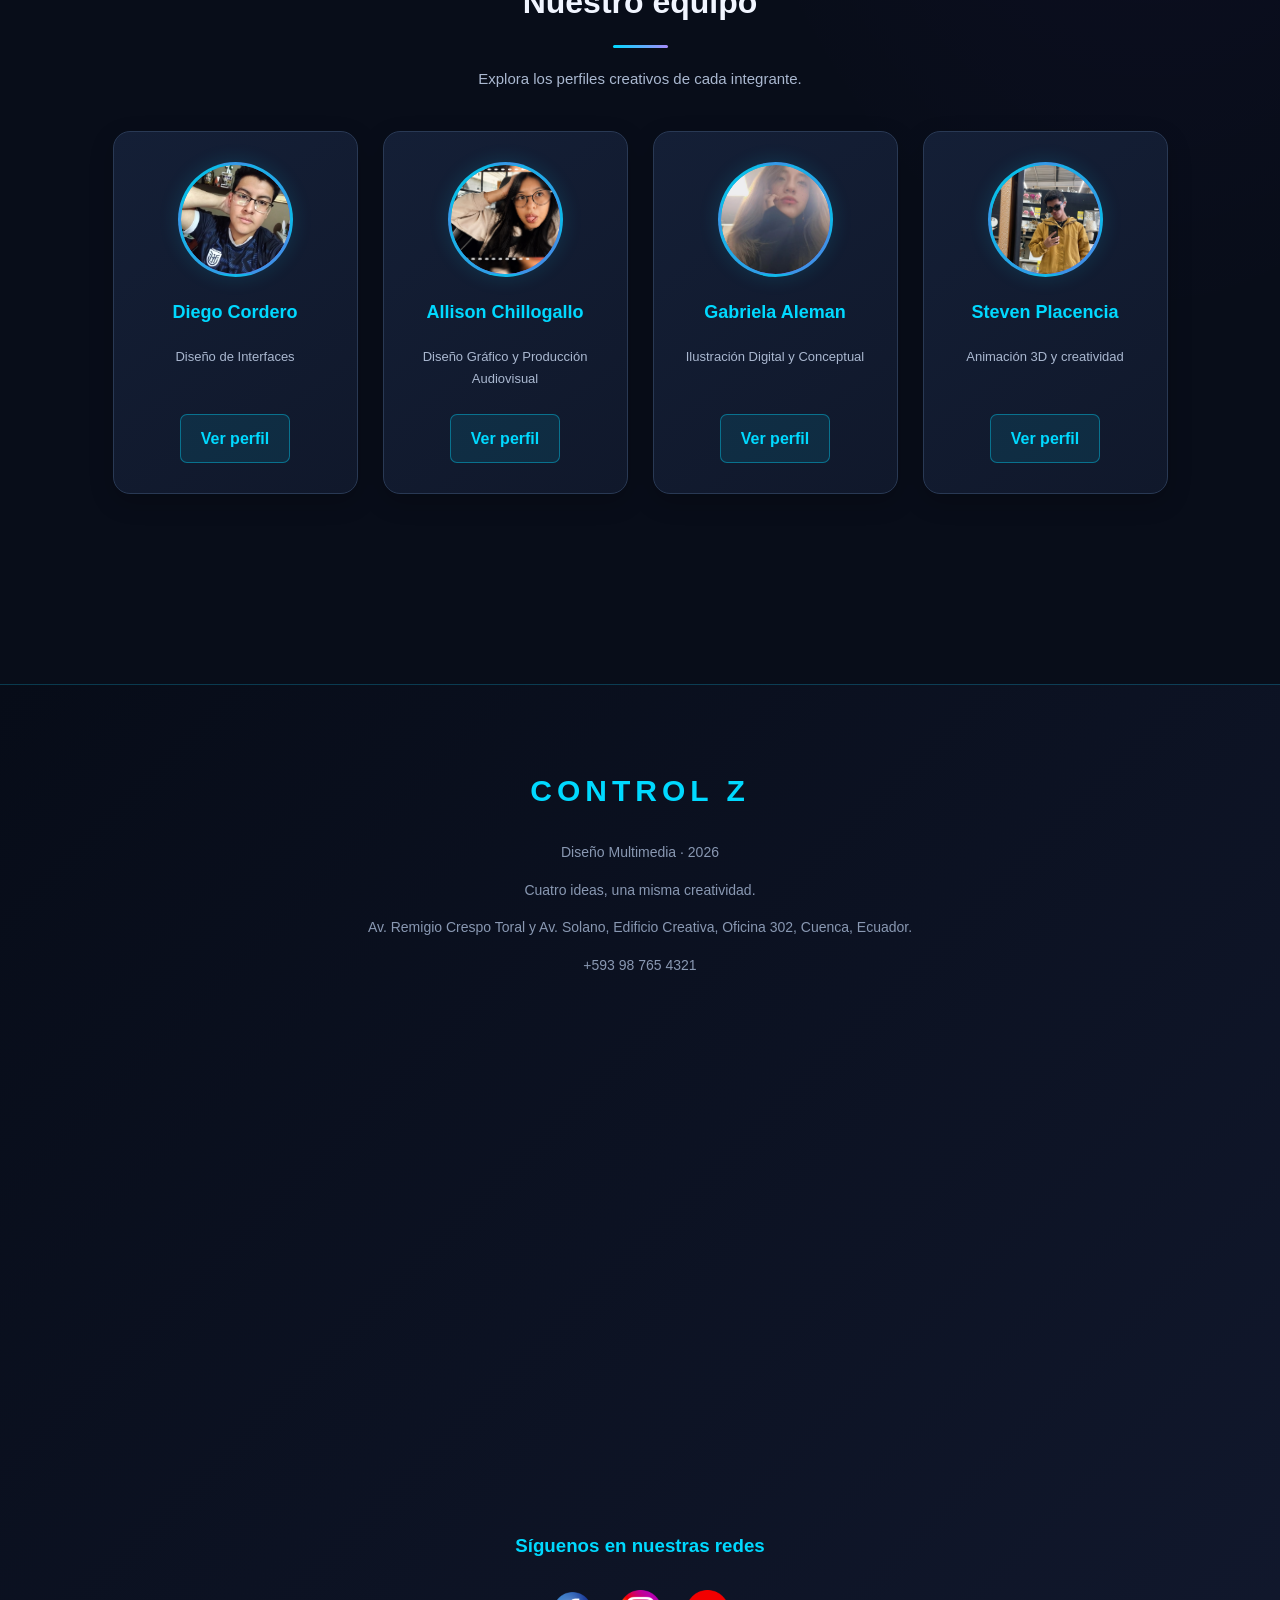
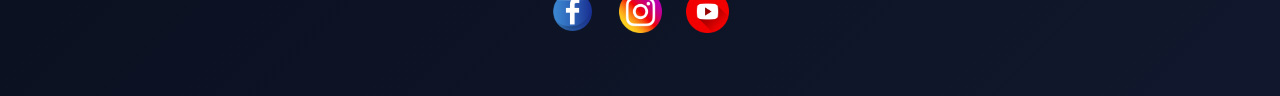
==== commit bfd9c9c4: "actualizacion index del main grupal" ====
--- a/index.html
+++ b/index.html
@@ -193,11 +193,12 @@
 
             <div class="galeria">
 
+                
                 <article class="proyecto-card">
 
-                    <div class="proyecto-visual visual-1">
-                        <span>01</span>
-                        <div class="figura-proyecto"></div>
+                    <div class="proyecto-visual">
+                        <img src="imagenes/arte.jpeg"
+                            alt="Proyecto de diseño gráfico">
                     </div>
 
                     <div class="proyecto-info">
@@ -208,12 +209,11 @@
 
                 </article>
 
-
                 <article class="proyecto-card">
 
                     <div class="proyecto-visual visual-2">
-                        <span>02</span>
-                        <div class="figura-proyecto"></div>
+                        <img src="imagenes/ajedrez.jpeg"
+                            alt="Proyecto de modelado 3D">
                     </div>
 
                     <div class="proyecto-info">
@@ -224,12 +224,11 @@
 
                 </article>
 
-
                 <article class="proyecto-card">
 
                     <div class="proyecto-visual visual-3">
-                        <span>03</span>
-                        <div class="figura-proyecto"></div>
+                        <img src="imagenes/donchoto.jpeg"
+                            alt="Produccion audiovisual">
                     </div>
 
                     <div class="proyecto-info">
@@ -240,16 +239,15 @@
 
                 </article>
 
-
                 <article class="proyecto-card">
 
-                    <div class="proyecto-visual visual-4">
-                        <span>04</span>
-                        <div class="figura-proyecto"></div>
+                    <div class="proyecto-visual visual 4">
+                        <img src="imagenes/Zhumir.png"
+                            alt="Proyecto de diseño gráfico">
                     </div>
 
                     <div class="proyecto-info">
-                        <p>PROGRAMACIÓN</p>
+                        <p>Interfaz UI/UX</p>
                         <h3>Experiencias interactivas</h3>
                         <span>Web · Código · Interactividad</span>
                     </div>
--- a/estilos.css
+++ b/estilos.css
@@ -770,6 +770,40 @@
 }
 
 
+/* IMÁGENES DE LOS PROYECTOS */
+
+.proyecto-visual {
+    position: relative;
+    height: 250px;
+    overflow: hidden;
+    background-color: #141F36;
+    border-bottom: 1px solid #273754;
+}
+
+.proyecto-visual img {
+    width: 100%;
+    height: 100%;
+    object-fit: cover;
+    display: block;
+    transition: 0.5s;
+}
+
+.proyecto-card:hover .proyecto-visual img {
+    transform: scale(1.07);
+}
+
+.proyecto-visual > span {
+    position: absolute;
+    top: 15px;
+    left: 18px;
+    z-index: 2;
+    background: rgba(8, 13, 25, 0.8);
+    color: #00D9FF;
+    padding: 5px 12px;
+    border-radius: 5px;
+}
+
+
 /* =========================================
    14. RESPONSIVE
 ========================================= */
